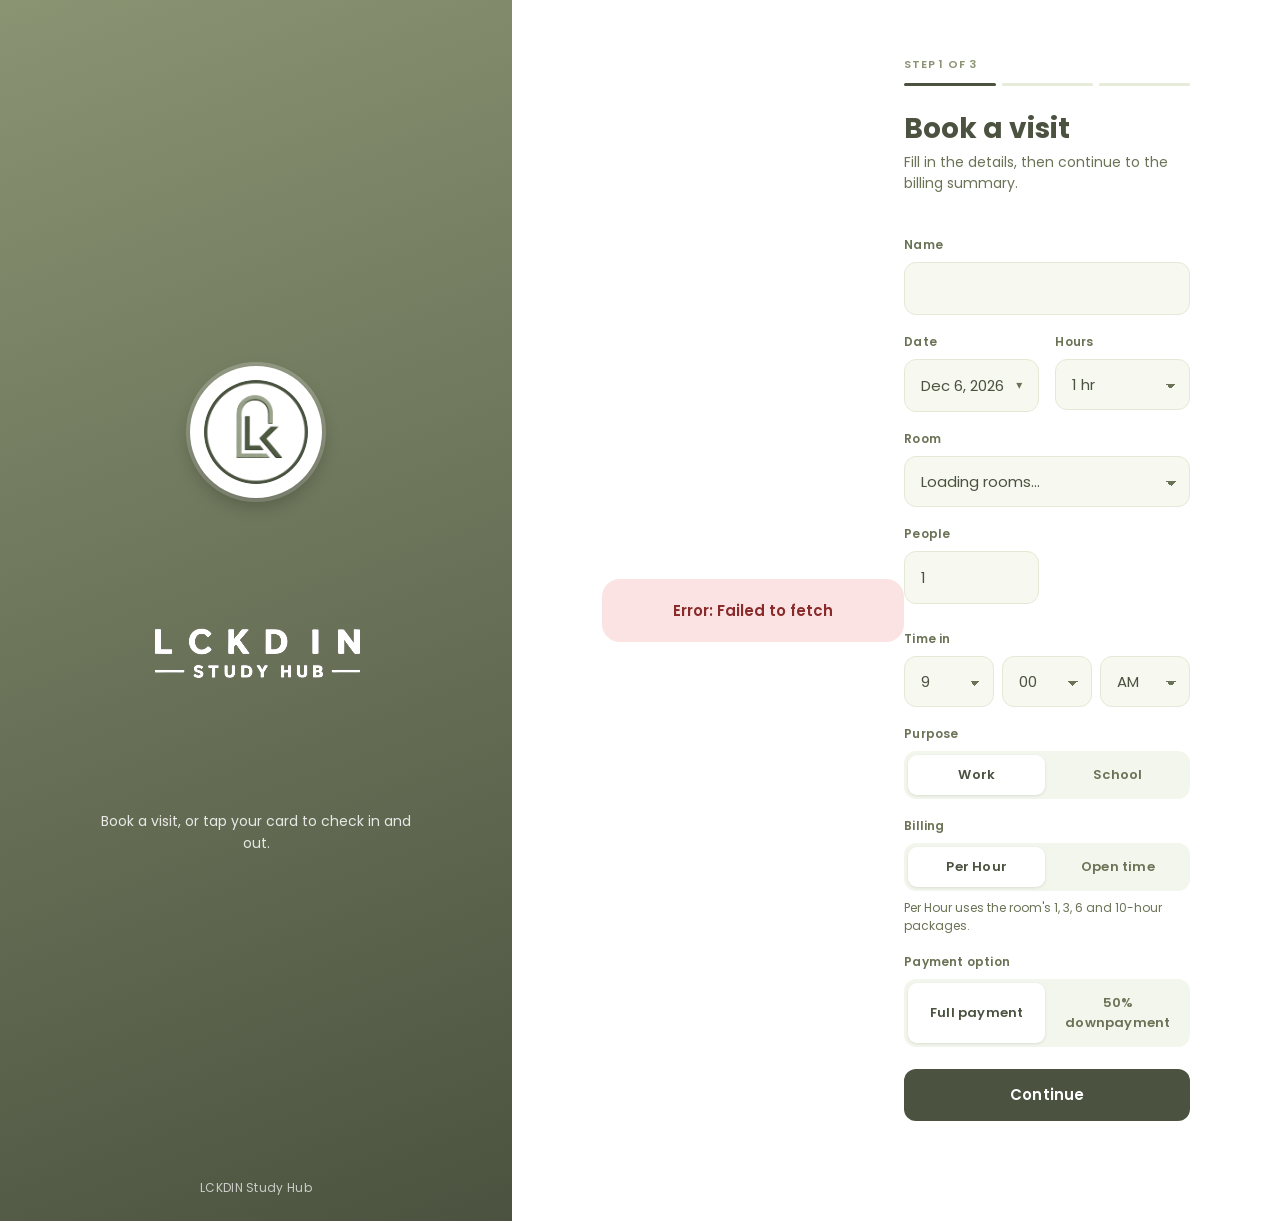
==== HTML/index.html @ a7680a87 "Add table, open-time billing and guest names to bookings Show the chosen room as a table in the summ" ====
<!DOCTYPE html>
<html lang="en">
<head>
<meta charset="UTF-8">
<meta name="viewport" content="width=device-width, initial-scale=1, viewport-fit=cover">
<title>LCKDIN Bookings</title>
<link rel="preconnect" href="https://fonts.googleapis.com">
<link href="https://fonts.googleapis.com/css2?family=Inter:wght@400;500;600&family=Poppins:wght@400;500;600;700&display=swap" rel="stylesheet">
<link rel="stylesheet" href="style.css">
</head>
<body>

<div class="app">
  <aside class="hero">
    <div class="badge"><img src="logo-mark.png.jpg" alt="LCKDIN logo"></div>
    <img class="wordmark" src="logo-wordmark.png.jpg" alt="LCKDIN Study Hub">
    <p class="hero-tag">Book a visit, or tap your card to check in and out.</p>
    <div class="hero-foot">LCKDIN Study Hub</div>
  </aside>

  <main class="body">
    <div id="loading" class="loader"><span class="spin"></span>Loading…</div>
    <div id="error" class="status err" hidden></div>

    <!-- Booking flow -->
    <div id="booking" hidden>
      <div class="crumb" id="stepLabel">Step 1 of 3</div>
      <div class="stepbar" aria-hidden="true"><i id="sb1" class="on"></i><i id="sb2"></i><i id="sb3"></i></div>

      <div id="step1">
        <div class="title">Book a visit</div>
        <p class="subtitle">Fill in the details, then continue to the billing summary.</p>
        <div class="fields">
          <div class="f full">
            <label for="bookName">Name</label>
            <input id="bookName" autocomplete="name">
          </div>
          <div class="f">
            <label for="bookDate">Date</label>
            <div class="datebox">
              <div class="datetxt" id="dateTxt">Pick a date</div>
              <input type="date" id="bookDate" aria-label="Date">
            </div>
          </div>
          <div class="f" id="hoursField">
            <label for="bookHours">Hours</label>
            <select id="bookHours"></select>
          </div>
          <div class="f full">
            <label for="bookCategory">Room</label>
            <select id="bookCategory"></select>
          </div>
          <div class="f">
            <label for="bookPeople">People</label>
            <input type="number" id="bookPeople" min="1" value="1" inputmode="numeric">
            <p class="hint-left" id="peopleHint"></p>
          </div>
          <div class="f full" id="guestsField" hidden>
            <label for="bookGuests">Guest names</label>
            <textarea id="bookGuests" rows="3" placeholder="One name per line"></textarea>
            <p class="hint-left" id="guestsHint">Each name is saved as "Room : name" in one cell.</p>
          </div>
          <div class="f full">
            <label>Time in</label>
            <div class="row3">
              <select id="bookHour" aria-label="Hour"></select>
              <select id="bookMin" aria-label="Minute"></select>
              <select id="bookAmpm" aria-label="AM or PM">
                <option>AM</option>
                <option>PM</option>
              </select>
            </div>
          </div>
          <div class="f full">
            <label>Purpose</label>
            <div class="seg full">
              <button type="button" data-purpose="Work" aria-pressed="true">Work</button>
              <button type="button" data-purpose="School" aria-pressed="false">School</button>
            </div>
            <div id="schoolWrap" hidden>
              <label for="bookSchool">School name</label>
              <input id="bookSchool">
            </div>
          </div>
          <div class="f full">
            <label>Billing</label>
            <div class="seg full" id="modeSeg">
              <button type="button" data-mode="Hour" aria-pressed="true">Per Hour</button>
              <button type="button" data-mode="Open" aria-pressed="false">Open time</button>
            </div>
            <p class="hint-left" id="modeHint">Per Hour uses the room's 1, 3, 6 and 10-hour packages.</p>
          </div>
          <div class="f full" id="planField">
            <label>Payment option</label>
            <div class="seg full">
              <button type="button" data-plan="Full" aria-pressed="true">Full payment</button>
              <button type="button" data-plan="Down" aria-pressed="false">50% downpayment</button>
            </div>
          </div>
        </div>
        <button type="button" id="next1" class="dark">Continue</button>
        <p id="msg1" class="msg err" role="alert"></p>
      </div>

      <div id="step2" hidden>
        <div class="title">Billing summary</div>
        <p class="subtitle">Check the details before continuing.</p>
        <table id="summary"></table>
        <button type="button" id="next2" class="dark">Continue</button>
        <button type="button" id="back2" class="ghost">Back</button>
      </div>

      <div id="step3" hidden>
        <div class="title">Payment</div>
        <p class="subtitle" id="paySub">Scan the code to pay, then show the confirmation to staff.</p>
        <div class="status">
          <div id="dueLabel">Amount due</div>
          <div class="value-big" id="dueAmt"></div>
        </div>
        <p class="hint" id="balNote" hidden></p>
        <div id="qrBox">
          <img class="qr" src="gcash-qr.png.jpg" alt="GCash QR code">
        </div>
        <div class="status reminder" id="payNote">
          Reminder: please pay the amount due before you leave. Staff will mark the booking as paid.
        </div>
        <button type="button" id="saveBtn" class="dark">Save booking</button>
        <button type="button" id="back3" class="ghost">Back</button>
        <p id="bookMsg" class="msg" role="alert"></p>
      </div>
    </div>

    <!-- NFC tap in / out (?t=TOKEN) -->
    <div id="tap" hidden>
      <div id="tapBody"></div>
    </div>
  </main>
</div>

<!-- Staff PIN -->
<div id="pin" class="signin" hidden>
  <div class="si-left">
    <a class="si-back" href="./">&lsaquo; Back to booking</a>
    <div class="si-form">
      <h1 class="title">Admin sign in</h1>
      <p class="subtitle">Enter the admin PIN to open the dashboard.</p>
      <label for="pinInput">Admin PIN</label>
      <input type="password" id="pinInput" inputmode="numeric" autocomplete="off">
      <button type="button" id="pinBtn" class="dark">Open dashboard</button>
      <p id="pinMsg" class="msg err" role="alert"></p>
    </div>
    <div class="si-foot">&copy; LCKDIN Study Hub. Staff access only.</div>
  </div>
  <div class="si-right">
    <div class="badge"><img src="logo-mark.png.jpg" alt="LCKDIN logo"></div>
    <img class="wordmark" src="logo-wordmark.png.jpg" alt="LCKDIN Study Hub">
    <p class="si-pill">Visits, sales, staff and passes in one place.</p>
  </div>
</div>

<!-- Admin dashboard -->
<div id="dash" class="shell" hidden>
  <aside class="side">
    <img class="side-logo" src="logo-wordmark.png.jpg" alt="LCKDIN Study Hub">
    <hr>
    <nav aria-label="Dashboard sections">
      <a href="#/overview" data-view="overview" class="on"><svg class="ic" viewBox="0 0 24 24" aria-hidden="true"><rect width="7" height="9" x="3" y="3" rx="1"/><rect width="7" height="5" x="14" y="3" rx="1"/><rect width="7" height="9" x="14" y="12" rx="1"/><rect width="7" height="5" x="3" y="16" rx="1"/></svg>Dashboard</a>
      <a href="#/who" data-view="who"><svg class="ic" viewBox="0 0 24 24" aria-hidden="true"><path d="M3 12h4l3-9 4 18 3-9h4"/></svg>Who's in</a>
      <a href="#/days" data-view="days"><svg class="ic" viewBox="0 0 24 24" aria-hidden="true"><rect width="18" height="18" x="3" y="4" rx="2"/><path d="M16 2v4M8 2v4M3 10h18"/></svg>Past days</a>
      <a href="#/sales" data-view="sales"><svg class="ic" viewBox="0 0 24 24" aria-hidden="true"><path d="M22 7 13.5 15.5 8.5 10.5 2 17"/><path d="M16 7h6v6"/></svg>Sales trends</a>
      <a href="#/staff" data-view="staff"><svg class="ic" viewBox="0 0 24 24" aria-hidden="true"><path d="M16 21v-2a4 4 0 0 0-4-4H6a4 4 0 0 0-4 4v2"/><circle cx="9" cy="7" r="4"/><path d="m16 11 2 2 4-4"/></svg>Staff</a>
      <a href="#/passes" data-view="passes"><svg class="ic" viewBox="0 0 24 24" aria-hidden="true"><path d="M2 9a3 3 0 0 1 0 6v2a2 2 0 0 0 2 2h16a2 2 0 0 0 2-2v-2a3 3 0 0 1 0-6V7a2 2 0 0 0-2-2H4a2 2 0 0 0-2 2Z"/><path d="M13 5v2M13 17v2M13 11v2"/></svg>Pass sales</a>
      <a href="#/cards" data-view="cards"><svg class="ic" viewBox="0 0 24 24" aria-hidden="true"><rect width="20" height="14" x="2" y="5" rx="2"/><path d="M2 10h20"/></svg>NFC cards</a>
      <a href="#" id="signOut"><svg class="ic" viewBox="0 0 24 24" aria-hidden="true"><path d="M9 21H5a2 2 0 0 1-2-2V5a2 2 0 0 1 2-2h4"/><path d="m16 17 5-5-5-5"/><path d="M21 12H9"/></svg>Sign out</a>
    </nav>
  </aside>

  <main class="main">
    <header class="topbar" id="top">
      <div>
        <div class="crumb" id="viewCrumb">Dashboard</div>
        <h1 class="title" id="viewTitle">Main dashboard</h1>
        <p class="vdesc" id="viewDesc"></p>
        <div class="updated" id="updated" aria-live="polite"></div>
      </div>
      <div class="top-tools">
        <span class="duty-chip" id="dutyChip" aria-live="polite"><i class="dot"></i>Loading…</span>
        <div class="seg" id="periodSeg" role="group" aria-label="Period">
          <button type="button" data-period="daily" aria-pressed="true">Day</button>
          <button type="button" data-period="weekly" aria-pressed="false">Week</button>
          <button type="button" data-period="monthly" aria-pressed="false">Month</button>
        </div>
        <div class="refresh">
          <button type="button" class="ghost small" id="refreshBtn">Refresh</button>
        </div>
      </div>
    </header>

    <div id="dashErr" class="status err" hidden role="alert"></div>

    <div class="dash-grid">
      <div class="dash-main">
        <section class="stats" id="viewStats" data-views="who days staff passes" aria-label="Summary"></section>

        <section class="kpis" id="kpis" data-views="overview sales" aria-label="Headline numbers"></section>
        <p class="kpi-note" id="kpiNote" data-views="overview sales"></p>

        <section class="panel attn" id="attnSec" data-views="overview" aria-labelledby="attnTitle">
          <div class="prow">
            <h2 class="ptitle" id="attnTitle">Needs attention</h2>
            <span class="count" id="attnCount"></span>
          </div>
          <ul class="alist" id="attnList"></ul>
        </section>

        <section class="panel" id="whoSec" data-views="who" aria-labelledby="whoTitle">
          <h2 class="ptitle" id="whoTitle">Checked in now</h2>
          <p class="pdesc">Guests who tapped in and have not checked out yet. Bill so far uses the same pricing as check-out.</p>
          <div class="tsearch">
            <label class="sr-only" for="whoSearch">Search room or guest</label>
            <input type="search" id="whoSearch" placeholder="Search room or guest">
          </div>
          <table class="dtable">
            <caption class="sr-only">Open visits with time in, time inside and bill so far</caption>
            <thead>
              <tr>
                <th scope="col">Room</th>
                <th scope="col">Guest</th>
                <th scope="col">Time in</th>
                <th scope="col" class="num">Inside for</th>
                <th scope="col" class="num">Bill so far</th>
              </tr>
            </thead>
            <tbody id="whoBody"></tbody>
          </table>
        </section>

        <section class="panel" id="dutySec" data-views="who" aria-labelledby="dutyTitle">
          <h2 class="ptitle" id="dutyTitle">On duty now</h2>
          <p class="pdesc">Staff clocked in on the staff page. Walk-ins are assigned to whoever is on duty.</p>
          <ul class="clist" id="dutyList"></ul>
        </section>

        <section class="panel" id="recent" data-views="overview days" aria-labelledby="recentTitle">
          <div class="prow">
            <div>
              <h2 class="ptitle" id="recentTitle">Past days</h2>
              <div class="pdesc" id="recentWord"></div>
            </div>
            <div class="seg" role="group" aria-label="Number of days">
              <button type="button" data-range="3" aria-pressed="false">3 days</button>
              <button type="button" data-range="7" aria-pressed="true">7 days</button>
              <button type="button" data-range="14" aria-pressed="false">14 days</button>
              <button type="button" data-range="30" aria-pressed="false" class="days-only">30 days</button>
            </div>
          </div>
          <div class="days" id="recentGrid"></div>
          <p class="recent-sum" id="recentSum"></p>
        </section>

        <section class="panel" id="daysTableSec" data-views="days" aria-labelledby="daysTableTitle">
          <h2 class="ptitle" id="daysTableTitle">Day by day</h2>
          <p class="pdesc" id="daysTableWord">Newest first. Change is visitors compared with the day before.</p>
          <table class="dtable">
            <caption class="sr-only">Visitors, sales and average sale per visit for each day</caption>
            <thead>
              <tr>
                <th scope="col"><button type="button" class="sortb" data-table="days" data-sort="label">Day</button></th>
                <th scope="col" class="num"><button type="button" class="sortb" data-table="days" data-sort="visitors">Visitors</button></th>
                <th scope="col" class="num">Change</th>
                <th scope="col" class="num"><button type="button" class="sortb" data-table="days" data-sort="sales">Sales</button></th>
                <th scope="col" class="num"><button type="button" class="sortb" data-table="days" data-sort="avg">Avg per visit</button></th>
              </tr>
            </thead>
            <tbody id="daysBody"></tbody>
          </table>
        </section>

        <section class="panel" id="chart" data-views="overview sales" aria-labelledby="trendTitle">
          <div class="prow">
            <div>
              <h2 class="ptitle" id="trendTitle">Visitors vs sales</h2>
              <div class="pdesc" id="chartWord"></div>
            </div>
            <div class="legend">
              <span><i class="sw"></i>Visitors</span>
              <span><i class="ln"></i>Sales (₱)</span>
              <span><i class="td"></i>Today</span>
            </div>
          </div>
          <div class="chart-wrap" id="chartBox"></div>
          <p class="peak-note" id="peakNote"></p>
          <details class="hideable" id="periodDetails">
            <summary>Period table</summary>
            <table class="dtable">
              <caption class="sr-only">Visitors, sales and average sale per visit for each period</caption>
              <thead>
                <tr>
                  <th scope="col">Period</th>
                  <th scope="col" class="num">Visitors</th>
                  <th scope="col" class="num">Sales</th>
                  <th scope="col" class="num">Avg per visit</th>
                </tr>
              </thead>
              <tbody id="seriesBody"></tbody>
            </table>
          </details>
        </section>

        <section class="panel" id="staffSec" data-views="staff" aria-labelledby="staffTitle">
          <h2 class="ptitle" id="staffTitle">Staff performance</h2>
          <p class="pdesc" id="staffWord"></p>
          <table class="dtable">
            <caption class="sr-only">Clients and payments accepted by each staff member</caption>
            <thead>
              <tr>
                <th scope="col"><button type="button" class="sortb" data-table="staff" data-sort="name">Staff</button></th>
                <th scope="col" class="num"><button type="button" class="sortb" data-table="staff" data-sort="clients">Clients</button></th>
                <th scope="col" class="num"><button type="button" class="sortb" data-table="staff" data-sort="collected">Collected</button></th>
                <th scope="col" class="num"><button type="button" class="sortb" data-table="staff" data-sort="gcash">GCash</button></th>
                <th scope="col" class="num"><button type="button" class="sortb" data-table="staff" data-sort="cash">Cash</button></th>
              </tr>
            </thead>
            <tbody id="staffBody"></tbody>
          </table>
          <p class="pdesc foot">Select a staff member to see their clients. Select a column heading to sort. Staff are assigned in the Personnel column of each day tab.</p>
        </section>

        <div class="grid2">
          <section class="panel" data-views="staff" aria-labelledby="clientTitle">
            <h2 class="ptitle" id="clientTitle">Clients</h2>
            <p class="pdesc" id="clientWord"></p>
            <ul class="clist" id="clientList"></ul>
          </section>
          <section class="panel" data-views="sales staff" aria-labelledby="payTitle">
            <h2 class="ptitle" id="payTitle">Payment methods</h2>
            <p class="pdesc" id="payWord"></p>
            <div class="pm-wrap">
              <div class="donut" id="payDonut"></div>
              <div class="pm-side">
                <div class="pm-total" id="payTotal"></div>
                <div id="payMethods"></div>
              </div>
            </div>
          </section>
        </div>

        <section id="passes" class="panel" data-views="passes" aria-labelledby="passTitle">
          <h2 class="ptitle" id="passTitle">Pass sales</h2>
          <div class="pdesc" id="passPeriod"></div>
          <table class="dtable">
            <caption class="sr-only">Pass sales by type for the selected period</caption>
            <thead>
              <tr>
                <th scope="col">Pass</th>
                <th scope="col" class="num">Sold</th>
                <th scope="col" class="num">Revenue</th>
                <th scope="col" class="num">Active now</th>
              </tr>
            </thead>
            <tbody id="passBody"></tbody>
          </table>
          <details class="hideable" id="passRecentDetails">
            <summary>Recent passes</summary>
            <div class="tsearch">
              <label class="sr-only" for="passSearch">Search pass holder</label>
              <input type="search" id="passSearch" placeholder="Search name or pass">
            </div>
            <table class="dtable">
              <caption class="sr-only">Most recent passes sold</caption>
              <thead>
                <tr>
                  <th scope="col">Sold</th>
                  <th scope="col">Name</th>
                  <th scope="col">Pass</th>
                  <th scope="col" class="num">Price</th>
                  <th scope="col">Expires</th>
                </tr>
              </thead>
              <tbody id="passRecent"></tbody>
            </table>
          </details>
          <p class="hint-left">Pass purchases are kept separate from the sales totals above.</p>
        </section>

        <section class="grid2" data-views="sales" aria-labelledby="avgTitle">
          <h2 class="sr-only" id="avgTitle">Averages</h2>
          <div class="panel">
            <h3 class="ptitle">Average sales</h3>
            <div class="avg3" id="avgSales"></div>
          </div>
          <div class="panel">
            <h3 class="ptitle">Average visitors</h3>
            <div class="avg3" id="avgVisitors"></div>
          </div>
          <p class="hint-left" style="grid-column: 1 / -1;">Averages count only the days, weeks or months that had at least one closed visit.</p>
        </section>

        <section id="cards" class="panel" data-views="cards" aria-labelledby="cardTitle">
          <h2 class="ptitle" id="cardTitle">Make NFC card</h2>
          <p class="pdesc">New table? Make a card so guests can tap in and out. Name it after its table, for example Focus table 1.</p>
          <div class="cardform">
            <div>
              <label for="cardName">Card name</label>
              <input id="cardName">
            </div>
            <div>
              <label for="cardCategory">Category</label>
              <select id="cardCategory"></select>
            </div>
            <button type="button" id="mkToken" class="dark">Create card</button>
          </div>
          <p class="fmsg err" id="cardMsg" role="alert" hidden></p>
          <div class="cardres" id="cardResult" role="status" hidden>
            <div>
              <div class="cr-title">Card created</div>
              <div class="cr-url" id="cardUrl"></div>
              <div class="cr-tok">Token: <b id="cardToken"></b></div>
            </div>
            <button type="button" class="ghost small" id="copyCard">Copy link</button>
          </div>
          <p class="hint-left">Write the link onto the NFC tag with NFC Tools (Write &gt; Add a record &gt; URL).</p>
        </section>

        <section class="panel" id="cardListSec" data-views="cards" aria-labelledby="cardListTitle">
          <div class="prow">
            <h2 class="ptitle" id="cardListTitle">Your cards</h2>
            <span class="count" id="cardCount"></span>
          </div>
          <div class="tsearch">
            <label class="sr-only" for="cardSearch">Search cards</label>
            <input type="search" id="cardSearch" placeholder="Search card or category">
          </div>
          <table class="dtable">
            <caption class="sr-only">NFC cards already made</caption>
            <thead>
              <tr>
                <th scope="col">Card</th>
                <th scope="col">Category</th>
                <th scope="col" class="num">Tap link</th>
              </tr>
            </thead>
            <tbody id="cardListBody"></tbody>
          </table>
        </section>

        <section class="panel" data-views="cards" aria-labelledby="cardHowTitle">
          <h2 class="ptitle" id="cardHowTitle">Setting up a new table</h2>
          <ol class="steps">
            <li><b>Name the card</b><span>Use the room and table, like Focus table 1. Walk-ins show as "Focus table 1 : guest name".</span></li>
            <li><b>Pick the category</b><span>The room's rate card is used for billing. A pass category makes a pass card.</span></li>
            <li><b>Create and copy the link</b><span>Each card gets its own token and tap link.</span></li>
            <li><b>Write it to the tag</b><span>In NFC Tools: Write, Add a record, URL, paste the link, then tap the tag.</span></li>
            <li><b>Test it</b><span>Tap the tag with a phone. It should open the check-in screen for that table.</span></li>
          </ol>
        </section>
      </div>

      <aside class="rail" id="liveRail" data-views="overview" aria-labelledby="liveTitle">
        <section class="panel">
          <div class="prow">
            <h2 class="ptitle" id="liveTitle">Who's in right now</h2>
            <span class="count" id="liveCount"></span>
          </div>
          <p class="pdesc" id="liveWord"></p>
          <ul class="live" id="liveList"></ul>
        </section>
        <section class="panel" id="activitySec" aria-labelledby="actTitle">
          <h2 class="ptitle" id="actTitle">Recent activity</h2>
          <p class="pdesc">Latest check-ins and check-outs.</p>
          <ul class="act" id="actList"></ul>
        </section>
      </aside>
    </div>
  </main>
</div>

<footer>LCKDIN Study Hub</footer>

<script src="app.js"></script>
</body>
</html>
---- HTML/style.css ----
:root {
  --olive: #4B5340;
  --olive-2: #6B7356;
  --olive-3: #8A9372;
  --mint: #EEF5E4;
  --yellow: #FFDD57;
  --yellow-2: #F5C92E;
  --orange: #FF6B35;
  --orange-2: #FF8A5B;
  --bar: #C9D2B2;
  --line: #D5DCC5;
  --band: #F6FBEF;
  --field: #F3F7EC;
  --green-bg: #CDEFC2;
  --green-fg: #2F5D1E;
  --red-bg: #FBE3E3;
  --red-fg: #8A2B2B;
  --card-shadow: 0 8px 24px rgba(75, 83, 64, 0.07);
}
* { box-sizing: border-box; }
html { scroll-behavior: smooth; -webkit-text-size-adjust: 100%; }
body {
  margin: 0;
  min-height: 100vh;
  font-family: 'Poppins', system-ui, sans-serif;
  color: var(--olive);
  background: linear-gradient(160deg, #F7FBF1 0%, var(--mint) 100%);
}
body.admin .app, body.admin footer { display: none; }
[hidden] { display: none !important; }

/* ---------- Shared pieces ---------- */
.badge {
  flex-shrink: 0;
  width: 64px;
  height: 64px;
  border-radius: 50%;
  background: #fff;
  display: flex;
  align-items: center;
  justify-content: center;
  overflow: hidden;
  box-shadow: 0 8px 18px rgba(0, 0, 0, 0.22), 0 0 0 4px rgba(255, 255, 255, 0.22);
}
.badge img { width: 52px; height: 52px; object-fit: contain; border-radius: 50%; mix-blend-mode: normal; }
.wordmark { width: 150px; max-width: 100%; height: auto; filter: invert(1) brightness(1.8); mix-blend-mode: screen; }
.title { font-size: 18px; font-weight: 700; margin: 0 0 4px; }
.subtitle { font-size: 13px; color: var(--olive-2); margin: 0 0 14px; line-height: 1.5; }
.crumb { font-size: 12px; color: var(--olive-3); }
.msg { margin-top: 12px; text-align: center; font-weight: 600; font-size: 14px; min-height: 18px; }
.msg.ok { color: #3f6212; }
.msg.err { color: var(--red-fg); }
.status {
  text-align: center;
  padding: 20px 16px;
  margin-top: 14px;
  border-radius: 18px;
  font-size: 15px;
  font-weight: 600;
  background: var(--band);
}
.status.err { background: var(--red-bg); color: var(--red-fg); }
.loading { text-align: center; color: var(--olive-2); padding: 24px 0; font-size: 14px; }
.hint { font-size: 12px; color: var(--olive-2); margin-top: 10px; line-height: 1.5; text-align: center; }
.sr-only {
  position: absolute; width: 1px; height: 1px; overflow: hidden;
  clip: rect(0 0 0 0); white-space: nowrap;
}

/* Generic controls (staff dashboard and card maker) */
label { display: block; margin-top: 12px; font-weight: 600; font-size: 13px; color: var(--olive-2); }
input, select, textarea {
  width: 100%;
  margin-top: 6px;
  padding: 13px 16px;
  font-size: 15px;
  font-family: inherit;
  color: var(--olive);
  background: var(--field);
  border: 1px solid transparent;
  border-radius: 16px;
  box-shadow: inset 3px 3px 7px rgba(75, 83, 64, 0.08), inset -3px -3px 7px #fff;
  outline: none;
  transition: box-shadow 0.2s, border-color 0.2s;
}
textarea { resize: vertical; min-height: 92px; line-height: 1.5; }
input:focus, select:focus, textarea:focus {
  border-color: var(--yellow-2);
  box-shadow: inset 3px 3px 7px rgba(75, 83, 64, 0.1), 0 0 0 3px rgba(255, 221, 87, 0.35);
}
button {
  width: 100%;
  margin-top: 20px;
  padding: 15px;
  font-size: 15px;
  font-weight: 700;
  font-family: inherit;
  letter-spacing: 0.5px;
  color: var(--olive);
  background: linear-gradient(180deg, #FFE377 0%, var(--yellow) 100%);
  border: 0;
  border-radius: 999px;
  cursor: pointer;
  box-shadow: 0 8px 18px rgba(245, 201, 46, 0.35);
  transition: transform 0.1s, box-shadow 0.2s;
}
button:hover { box-shadow: 0 10px 22px rgba(245, 201, 46, 0.45); }
button:active { transform: scale(0.98); }
button:disabled { opacity: 0.55; cursor: default; transform: none; }
button:focus-visible, input:focus-visible, select:focus-visible, textarea:focus-visible, a:focus-visible {
  outline: 3px solid var(--yellow-2);
  outline-offset: 2px;
}
button.dark {
  color: #fff;
  background: linear-gradient(180deg, var(--olive-2) 0%, var(--olive) 100%);
  box-shadow: 0 8px 18px rgba(75, 83, 64, 0.3);
}
button.ghost {
  margin-top: 0;
  color: var(--olive);
  background: #fff;
  box-shadow: inset 2px 2px 6px rgba(75, 83, 64, 0.08), 0 4px 10px rgba(75, 83, 64, 0.1);
}
button.small { width: auto; margin: 0; padding: 9px 16px; font-size: 12px; }
.seg {
  display: inline-flex;
  background: var(--field);
  border-radius: 999px;
  padding: 4px;
  gap: 4px;
  flex-wrap: wrap;
}
.seg button {
  margin: 0; width: auto; padding: 7px 14px; font-size: 12px;
  background: transparent; box-shadow: none; color: var(--olive-2); border-radius: 999px;
}
.seg button[aria-pressed="true"] {
  background: var(--olive); color: #fff; box-shadow: 0 4px 10px rgba(75, 83, 64, 0.28);
}

/* ---------- Public pages: full screen split layout ---------- */
body:not(.admin) footer { display: none; }
body:not(.admin) .app {
  display: grid;
  grid-template-columns: 40% 1fr;
  min-height: 100vh;
  width: 100%;
  margin: 0;
  background: #fff;
}
body:not(.admin) .app .hero {
  position: relative;
  height: auto;
  min-height: 100vh;
  padding: 56px 40px;
  display: flex;
  flex-direction: column;
  align-items: center;
  justify-content: center;
  gap: 26px;
  text-align: center;
  border-radius: 0;
  background: linear-gradient(160deg, #8A9372 0%, #4B5340 100%);
}
body:not(.admin) .app .hero .badge { width: 132px; height: 132px; }
body:not(.admin) .app .hero .badge img { width: 104px; height: 104px; }
body:not(.admin) .app .hero .wordmark { width: 260px; }
.hero-tag { color: rgba(255, 255, 255, 0.85); font-size: 14px; line-height: 1.6; max-width: 320px; margin: 0; }
.hero-foot {
  position: absolute; bottom: 24px; left: 0; right: 0;
  font-size: 12px; color: rgba(255, 255, 255, 0.7); letter-spacing: 0.3px;
}
body:not(.admin) .app .body {
  display: flex;
  align-items: center;
  justify-content: center;
  padding: 56px 7vw;
  min-width: 0;
}
body:not(.admin) .app .body > * { width: 100%; max-width: 460px; margin: 0 auto; }
body:not(.admin) .app .title { font-size: 28px; line-height: 1.2; margin: 0 0 6px; }
body:not(.admin) .app .subtitle { font-size: 14px; margin: 0 0 26px; }
body:not(.admin) .app .crumb {
  font-size: 11px; font-weight: 600; letter-spacing: 0.8px; text-transform: uppercase; margin-bottom: 10px;
}
.stepbar { display: flex; gap: 6px; margin: 0 0 26px; }
.stepbar i { flex: 1; height: 3px; border-radius: 3px; background: #E6EBDA; }
.stepbar i.on { background: var(--olive); }
.fields { display: grid; grid-template-columns: 1fr 1fr; column-gap: 16px; row-gap: 2px; }
.f { min-width: 0; }
.f.full { grid-column: 1 / -1; }
.row3 { display: grid; grid-template-columns: 1fr 1fr 1fr; gap: 8px; }
body:not(.admin) .app label {
  margin-top: 16px; font-size: 12px; font-weight: 600; letter-spacing: 0.2px; color: var(--olive-2);
}
body:not(.admin) .app input,
body:not(.admin) .app select,
body:not(.admin) .app textarea {
  margin-top: 8px;
  padding: 14px 16px;
  font-size: 15px;
  background: #F7F9F1;
  border: 1px solid #E3E9D6;
  border-radius: 12px;
  box-shadow: none;
  -webkit-appearance: none;
  appearance: none;
  transition: border-color 0.2s, background 0.2s;
}
body:not(.admin) .app input:focus,
body:not(.admin) .app select:focus,
body:not(.admin) .app textarea:focus {
  border-color: var(--olive-2);
  background: #fff;
  box-shadow: none;
}
body:not(.admin) .app select {
  background-image: linear-gradient(45deg, transparent 50%, var(--olive-2) 50%), linear-gradient(135deg, var(--olive-2) 50%, transparent 50%);
  background-position: calc(100% - 18px) 55%, calc(100% - 13px) 55%;
  background-size: 5px 5px, 5px 5px;
  background-repeat: no-repeat;
  padding-right: 36px;
}
.row3 select { margin-top: 8px; padding-right: 30px; }
.datebox { position: relative; margin-top: 8px; }
.datetxt {
  display: flex; justify-content: space-between; align-items: center;
  min-height: 50px; padding: 14px 16px;
  font-size: 15px; color: var(--olive);
  background: #F7F9F1; border: 1px solid #E3E9D6; border-radius: 12px;
  pointer-events: none;
}
.datetxt::after { content: '▾'; font-size: 12px; color: var(--olive-2); }
.datebox input {
  position: absolute; inset: 0; width: 100%; height: 100%;
  margin: 0; padding: 0; opacity: 0; cursor: pointer;
  border: 0; border-radius: 12px; box-shadow: none; background: transparent;
}
.hint-left { font-size: 12px; color: var(--olive-2); margin: 8px 0 0; text-align: left; }
body:not(.admin) .app button {
  margin-top: 22px;
  min-height: 52px;
  padding: 14px 18px;
  font-size: 15px;
  font-weight: 600;
  letter-spacing: 0.2px;
  color: #fff;
  background: var(--olive);
  border: 0;
  border-radius: 12px;
  box-shadow: none;
}
body:not(.admin) .app button:hover { background: #3d4331; box-shadow: none; }
body:not(.admin) .app button.ghost {
  margin-top: 10px;
  color: var(--olive);
  background: #fff;
  border: 1px solid #E3E9D6;
  box-shadow: none;
}
body:not(.admin) .app button.ghost:hover { background: #F7F9F1; }
body:not(.admin) .app .seg {
  background: #F3F6EC; border-radius: 12px; padding: 4px; gap: 4px; margin-top: 8px; width: 100%;
}
body:not(.admin) .app .seg button {
  margin: 0; min-height: 40px; padding: 10px 14px; font-size: 13px; font-weight: 600;
  background: transparent; color: var(--olive-2); border-radius: 9px; box-shadow: none;
}
body:not(.admin) .app .seg button[aria-pressed="true"] {
  background: #fff; color: var(--olive); box-shadow: 0 1px 3px rgba(75, 83, 64, 0.15);
}
body:not(.admin) .app .seg.full button { flex: 1; }
.reminder { margin-top: 14px; background: #FBF7E6; color: #5C4B12; font-size: 13px; }
#summary { margin-top: 14px; width: 100%; border-collapse: collapse; font-size: 14px; }
#summary td { padding: 12px 2px; border-bottom: 1px solid #ECEFE3; vertical-align: top; }
#summary td:last-child { text-align: right; font-weight: 600; }
#summary tr.total td { font-weight: 700; color: var(--olive); border-bottom: 0; font-size: 15px; }
.value-big { font-size: 28px; font-weight: 700; margin-top: 4px; color: var(--olive); }
.qr {
  display: block;
  width: 240px;
  max-width: 80%;
  box-sizing: border-box;
  margin: 16px auto 0;
  padding: 14px;
  background: #fff;
  border: 1px solid #E3E9D6;
  border-radius: 14px;
}
#tapBody .title { font-size: 26px; }
@media (max-width: 860px) {
  body:not(.admin) .app { grid-template-columns: 1fr; grid-template-rows: auto 1fr; }
  body:not(.admin) .app .hero {
    min-height: 0;
    flex-direction: row;
    justify-content: flex-start;
    text-align: left;
    gap: 14px;
    padding: 20px;
    border-radius: 0 0 26px 26px;
  }
  body:not(.admin) .app .hero .badge { width: 64px; height: 64px; }
  body:not(.admin) .app .hero .badge img { width: 52px; height: 52px; }
  body:not(.admin) .app .hero .wordmark { width: 150px; }
  .hero-tag, .hero-foot { display: none; }
  body:not(.admin) .app .body { align-items: flex-start; padding: 26px 20px 44px; }
  body:not(.admin) .app .title { font-size: 22px; }
}
@media (max-width: 480px) {
  .fields { grid-template-columns: 1fr; }
  .row3 { grid-template-columns: 1fr 1fr; }
  .row3 > :last-child { grid-column: 1 / -1; }
}

/* ---------- Admin sign in ---------- */
/* Same look as the dashboard: olive panel, stone page, white card, flat controls */
.signin {
  display: grid; grid-template-columns: minmax(280px, 38%) 1fr; min-height: 100vh;
  background: #F6F5F0; color: #23261F; font-family: 'Inter', system-ui, sans-serif;
}
.si-right {
  order: -1; display: flex; flex-direction: column; align-items: center; justify-content: center; gap: 20px;
  padding: 32px; text-align: center; background: #3A4431; color: #D9DECF;
}
.si-right .badge { width: 112px; height: 112px; box-shadow: none; }
.si-right .badge img { width: 86px; height: 86px; }
.si-right .wordmark { width: 200px; filter: invert(1) brightness(1.8); mix-blend-mode: screen; }
.si-pill { margin: 0; font-size: 14px; line-height: 1.6; color: rgba(236, 240, 228, 0.72); max-width: 28ch; }
.si-left { display: flex; flex-direction: column; padding: 24px 32px; }
.si-back { font-size: 13px; font-weight: 500; color: #6E7065; text-decoration: none; padding: 8px 0; align-self: flex-start; }
.si-back:hover { color: #23261F; }
.si-form {
  width: 100%; max-width: 380px; margin: auto; padding: 32px;
  background: #fff; border: 1px solid #E6E4DC; border-radius: 14px;
}
.si-form .title { font-family: 'Poppins', sans-serif; font-size: 24px; font-weight: 600; letter-spacing: -0.01em; color: #23261F; margin: 0 0 4px; }
.si-form .subtitle { font-size: 14px; color: #6E7065; margin: 0 0 20px; }
.si-form label { margin: 0; font-size: 13px; font-weight: 500; color: #6E7065; }
.si-form input {
  margin-top: 6px; padding: 12px 14px; font-size: 16px; letter-spacing: 0.2em; color: #23261F;
  background: #fff; border: 1px solid #D6D3C8; border-radius: 10px; box-shadow: none;
}
.si-form input:focus { border-color: #3A4431; box-shadow: 0 0 0 3px #ECEEE4; outline: none; }
.si-form button, .si-form button:hover {
  margin-top: 16px; padding: 13px; min-height: 48px; font-family: inherit; font-size: 15px; font-weight: 600; letter-spacing: 0;
  background: #3A4431; color: #fff; border-radius: 10px; box-shadow: none;
}
.si-form button:hover { background: #2F3828; }
.si-form button:focus-visible, .si-back:focus-visible { outline: 2px solid #3A4431; outline-offset: 2px; }
.si-form .msg { margin: 12px 0 0; text-align: left; font-size: 13px; font-weight: 500; color: #B4441C; min-height: 18px; }
.si-foot { font-size: 12px; color: #6E7065; }

/* ---------- Dashboard shell (sidebar + main) ---------- */
/* One olive accent on neutral surfaces. Orange marks "today" only. */
/* Theme: Olive sidebar. Deep olive sidebar, warm stone page, white cards,
   one terracotta accent for "today". */
body.admin {
  --olive: #3A4431;
  --olive-2: #5E6A4E;
  --olive-3: #7A8466;
  --orange: #C2603A;
  --bar: #C9CFB8;
  --side-bg: #3A4431;
  --side-text: #D9DECF;
  --side-muted: rgba(236, 240, 228, 0.62);
  --side-hover: rgba(255, 255, 255, 0.08);
  --side-on: rgba(255, 255, 255, 0.14);
  --side-line: rgba(255, 255, 255, 0.12);
  --bg: #F6F5F0;
  --surface: #FFFFFF;
  --border: #E6E4DC;
  --border-2: #D6D3C8;
  --text: #23261F;
  --muted: #6E7065;
  --olive-soft: #ECEEE4;
  --up: #2F7D4F; --up-soft: #E5F2EA;
  --down: #B4441C; --down-soft: #FBEAE3;
  --r: 14px;
  background: var(--bg);
  color: var(--text);
}
.shell {
  display: grid; grid-template-columns: 232px 1fr; min-height: 100vh;
  font-family: 'Inter', system-ui, sans-serif;
  font-variant-numeric: tabular-nums;
}
.shell h1, .shell h2, .shell h3 { margin: 0; }
.ic {
  width: 18px; height: 18px; flex-shrink: 0;
  fill: none; stroke: currentColor; stroke-width: 2; stroke-linecap: round; stroke-linejoin: round;
}

.side {
  position: sticky; top: 0; height: 100vh;
  display: flex; flex-direction: column;
  padding: 24px 14px; background: var(--side-bg); color: var(--side-text);
}
/* The wordmark file is dark on white: invert it to light on the olive sidebar */
.side-logo { display: block; width: 132px; max-width: 100%; margin: 4px auto 18px; filter: invert(1) brightness(1.8); mix-blend-mode: screen; }
.side hr { border: 0; border-top: 1px solid var(--side-line); margin: 0 0 12px; width: 100%; }
.side nav { display: flex; flex-direction: column; gap: 2px; }
.side nav a {
  display: flex; align-items: center; gap: 12px;
  padding: 10px 12px; border-radius: 10px;
  font-size: 14px; font-weight: 500; color: var(--side-muted); text-decoration: none;
}
.side nav a:hover { background: var(--side-hover); color: #fff; }
.side nav a.on { background: var(--side-on); color: #fff; font-weight: 600; box-shadow: inset 3px 0 0 var(--orange); }
.side nav a#signOut { margin-top: 12px; }
.side nav a:focus-visible { outline-color: #fff; }

.main { padding: 24px 28px 40px; min-width: 0; }
.topbar { display: flex; justify-content: space-between; align-items: flex-end; gap: 16px; flex-wrap: wrap; margin-bottom: 20px; }
.shell .crumb { font-size: 12px; color: var(--muted); margin-bottom: 2px; }
.shell .topbar .title { font-family: 'Poppins', sans-serif; font-size: 26px; font-weight: 600; letter-spacing: -0.01em; color: var(--text); }
.top-tools { display: flex; align-items: center; gap: 12px; flex-wrap: wrap; }
.refresh { display: flex; align-items: center; gap: 10px; }
.updated { font-size: 12px; color: var(--muted); }
.duty-chip {
  display: inline-flex; align-items: center; gap: 8px;
  padding: 7px 12px; border-radius: 999px;
  background: var(--surface); border: 1px solid var(--border);
  font-size: 13px; font-weight: 500; color: var(--text); white-space: nowrap;
}
.duty-chip .dot { width: 8px; height: 8px; margin: 0; border-radius: 50%; background: var(--up); }
.duty-chip.off .dot { background: var(--border-2); }
.duty-chip small { color: var(--muted); font-size: 12px; font-weight: 400; }

/* Controls inside the dashboard: flat, no glow */
.shell button { font-family: inherit; letter-spacing: 0; box-shadow: none; }
.shell button:hover { box-shadow: none; }
.shell button:focus-visible, .shell input:focus-visible, .shell select:focus-visible, .shell a:focus-visible {
  outline: 2px solid var(--olive); outline-offset: 2px;
}
.shell button.dark { background: var(--olive); color: #fff; border-radius: 10px; font-weight: 600; }
.shell button.dark:hover { background: #3d4331; }
.shell button.ghost.small {
  background: var(--surface); color: var(--text); border: 1px solid var(--border);
  border-radius: 10px; padding: 8px 14px; font-size: 13px; font-weight: 500;
}
.shell button.ghost.small:hover { background: var(--olive-soft); }
.shell .seg { background: var(--surface); border: 1px solid var(--border); border-radius: 10px; padding: 3px; gap: 2px; }
.shell .seg button { border-radius: 7px; padding: 6px 12px; font-size: 13px; font-weight: 500; color: var(--muted); }
.shell .seg button:hover { color: var(--text); }
.shell .seg button[aria-pressed="true"] { background: var(--olive); color: #fff; box-shadow: none; }
.shell label { font-size: 13px; font-weight: 500; color: var(--muted); }
.shell input, .shell select {
  background: var(--surface); border: 1px solid var(--border); border-radius: 10px;
  box-shadow: none; padding: 11px 14px; font-size: 14px; color: var(--text);
}
.shell input:focus, .shell select:focus { border-color: var(--olive); box-shadow: 0 0 0 3px var(--olive-soft); }

/* Two zones: business on the left, live rail on the right */
.dash-grid { display: grid; grid-template-columns: minmax(0, 1fr) 320px; gap: 20px; align-items: start; }
.dash-main { display: flex; flex-direction: column; gap: 20px; min-width: 0; }
.rail { position: sticky; top: 24px; display: flex; flex-direction: column; gap: 20px; }
section[id], header[id], aside[id] { scroll-margin-top: 16px; }

.panel { background: var(--surface); border: 1px solid var(--border); border-radius: var(--r); padding: 20px; min-width: 0; }
.ptitle { font-family: 'Poppins', sans-serif; font-size: 18px; font-weight: 600; color: var(--text); margin: 0 0 2px; }
.pdesc { font-size: 12px; color: var(--muted); margin: 0 0 12px; line-height: 1.5; }
.pdesc.foot { margin: 12px 0 0; }
.prow { display: flex; justify-content: space-between; align-items: flex-start; gap: 12px; flex-wrap: wrap; margin-bottom: 8px; }
.grid2 { display: grid; grid-template-columns: repeat(auto-fit, minmax(300px, 1fr)); gap: 20px; }

/* ---------- Pages ---------- */
.vdesc { font-size: 13px; color: var(--muted); margin: 4px 0 0; max-width: 60ch; line-height: 1.5; }
.dash-grid.solo { grid-template-columns: minmax(0, 1fr); }

/* Needs attention */
.alist { list-style: none; margin: 0; padding: 0; }
.alist li { display: grid; grid-template-columns: 10px 1fr auto; gap: 12px; align-items: start; padding: 12px 0; border-top: 1px solid var(--border); font-size: 14px; }
.alist li:first-child { border-top: 0; padding-top: 4px; }
.alist li.none { grid-template-columns: 1fr; }
.alist b { display: block; font-weight: 600; color: var(--text); }
.alist small { display: block; font-size: 12px; color: var(--muted); margin-top: 2px; line-height: 1.5; }
.alist a { font-size: 13px; font-weight: 500; color: var(--olive); padding: 4px 0; white-space: nowrap; }
.adot { width: 8px; height: 8px; border-radius: 50%; margin-top: 6px; background: var(--olive-3); }
.alist li.warn .adot, .alist li.due .adot { background: var(--down); }
.alist li.info .adot { background: var(--orange); }
.attn .count { background: var(--down-soft); color: var(--down); }

/* Recent activity */
.act { list-style: none; margin: 0; padding: 0; max-height: 34vh; overflow-y: auto; }
.act li { display: grid; grid-template-columns: 34px 1fr auto; gap: 10px; align-items: center; padding: 9px 0; border-top: 1px solid var(--border); font-size: 13px; }
.act li:first-child { border-top: 0; }
.act li.empty { display: block; color: var(--muted); text-align: center; padding: 16px 0; }
.act small { display: block; font-size: 12px; color: var(--muted); }
.act b { font-weight: 600; white-space: nowrap; }
.abadge { font-style: normal; font-size: 11px; font-weight: 600; text-align: center; border-radius: 6px; padding: 3px 0; }
.abadge.in { background: var(--up-soft); color: var(--up); }
.abadge.out { background: var(--olive-soft); color: var(--muted); }

/* Table search and sortable headings */
.tsearch { margin: 0 0 8px; max-width: 280px; }
.shell .tsearch input { margin-top: 0; padding: 9px 12px; font-size: 13px; }
.shell .sortb {
  width: auto; margin: 0; padding: 4px 0; background: none; border: 0; border-radius: 4px;
  font: inherit; font-size: 12px; font-weight: 500; color: var(--muted); cursor: pointer;
}
.shell .sortb:hover, .shell .sortb.on { color: var(--text); background: none; }
.sortb::after { content: '↕'; margin-left: 4px; opacity: 0.35; }
.sortb[data-dir="up"]::after { content: '↑'; opacity: 1; }
.sortb[data-dir="down"]::after { content: '↓'; opacity: 1; }

/* Card maker result and messages */
.fmsg { font-size: 13px; margin: 10px 0 0; }
.fmsg.err { color: var(--down); }
.cardres { display: flex; justify-content: space-between; align-items: center; gap: 16px; flex-wrap: wrap; margin-top: 14px; padding: 14px 16px; border-radius: 10px; background: var(--up-soft); }
.cr-title { font-size: 14px; font-weight: 600; color: var(--up); }
.cr-url { font-size: 13px; color: var(--text); overflow-wrap: anywhere; margin-top: 2px; }
.cr-tok { font-size: 12px; color: var(--muted); margin-top: 2px; }
.shell button.ghost.small { width: auto; margin: 0; }

/* Summary tiles at the top of each page */
.stats { display: grid; grid-template-columns: repeat(4, minmax(0, 1fr)); gap: 16px; }
.stat { background: var(--surface); border: 1px solid var(--border); border-radius: var(--r); padding: 16px 18px; min-width: 0; }
.slabel { font-size: 12px; font-weight: 500; color: var(--muted); }
.svalue { font-size: 26px; font-weight: 600; color: var(--text); margin: 6px 0 4px; line-height: 1.2; overflow-wrap: anywhere; }
.svalue small { font-size: 13px; font-weight: 500; color: var(--muted); }
.ssub { font-size: 12px; color: var(--muted); line-height: 1.4; }
.stat.warn { border-color: #EBC9B8; background: #FDF6F2; }
.stat.warn .svalue { color: var(--down); }

.today-row td { background: var(--olive-soft); }
.today-tag { font-size: 11px; font-weight: 600; color: var(--orange); margin-left: 4px; }
.clist .dot { display: inline-block; width: 8px; height: 8px; border-radius: 50%; background: var(--up); margin: 0 8px 1px 0; vertical-align: middle; }

/* NFC card setup steps */
.steps { list-style: none; counter-reset: step; margin: 8px 0 0; padding: 0; display: grid; gap: 12px; }
.steps li { counter-increment: step; display: grid; grid-template-columns: 28px 1fr; gap: 2px 12px; font-size: 14px; }
.steps li::before {
  content: counter(step); grid-row: 1 / span 2;
  width: 28px; height: 28px; border-radius: 50%; display: grid; place-items: center;
  background: var(--olive-soft); color: var(--olive); font-weight: 600; font-size: 13px;
}
.steps li b { font-weight: 600; color: var(--text); }
.steps li span { color: var(--muted); font-size: 13px; line-height: 1.5; }
.shell .hint-left { font-size: 12px; color: var(--muted); }

/* KPI cards */
.kpis { display: grid; grid-template-columns: repeat(4, minmax(0, 1fr)); gap: 16px; }
.kcard { background: var(--surface); border: 1px solid var(--border); border-radius: var(--r); padding: 18px 20px; min-width: 0; }
.klabel { display: flex; align-items: center; gap: 8px; font-size: 13px; font-weight: 500; color: var(--muted); }
.klabel .ic { width: 16px; height: 16px; color: var(--olive); }
.kvalue { font-size: 28px; font-weight: 600; color: var(--text); margin: 8px 0 6px; line-height: 1.15; }
.kcard.alert .kvalue { color: var(--down); }
.kcard.alert .klabel .ic { color: var(--down); }
.ksub { font-size: 12px; color: var(--muted); }
.chg { display: inline-block; padding: 2px 8px; border-radius: 999px; font-size: 12px; font-weight: 500; background: var(--olive-soft); color: var(--muted); }
.chg.up { background: var(--up-soft); color: var(--up); }
.chg.down { background: var(--down-soft); color: var(--down); }
.chg-sub { font-size: 12px; color: var(--muted); margin-left: 6px; }

/* Past days: visitors first, sales underneath */
.days { display: grid; grid-template-columns: repeat(auto-fill, minmax(96px, 1fr)); gap: 10px; margin-top: 4px; }
.day {
  position: relative; background: var(--surface); border: 1px solid var(--border); border-radius: 12px;
  padding: 12px 10px; text-align: center; display: flex; flex-direction: column; align-items: center; gap: 2px;
}
.day .dw { font-size: 12px; color: var(--muted); }
.day .dd { font-size: 13px; font-weight: 600; color: var(--text); }
.dbar { width: 100%; height: 44px; display: flex; align-items: flex-end; margin: 10px 0 8px; background: var(--olive-soft); border-radius: 6px; overflow: hidden; }
.dbar i { display: block; width: 100%; min-height: 3px; background: var(--olive-3); border-radius: 6px 6px 0 0; }
.day .dv { font-size: 22px; font-weight: 600; color: var(--text); line-height: 1.1; }
.day .dv small { display: block; font-size: 12px; font-weight: 400; color: var(--muted); margin-top: 2px; }
.day .ds { font-size: 12px; color: var(--muted); margin-top: 4px; }
.day.today { border-color: var(--border-2); box-shadow: inset 0 3px 0 var(--orange); }
.day.today .dbar i { background: var(--olive); }
.day .tag { font-size: 11px; font-weight: 600; color: var(--orange); }
.recent-sum { font-size: 13px; color: var(--muted); margin: 14px 0 0; line-height: 1.6; }
.recent-sum b { color: var(--text); font-weight: 600; }

/* Chart */
.legend { display: flex; gap: 16px; flex-wrap: wrap; font-size: 12px; color: var(--muted); }
.legend span { display: inline-flex; align-items: center; gap: 6px; }
.legend .sw { width: 10px; height: 10px; border-radius: 3px; background: var(--bar); }
.legend .ln { width: 16px; height: 2px; border-radius: 2px; background: var(--olive); }
.legend .td { width: 8px; height: 8px; border-radius: 50%; background: var(--orange); }
.chart-wrap { padding: 4px 0 0; }
.chart-wrap svg { width: 100%; height: auto; display: block; }
.chart-wrap .axis { font-size: 11px; fill: var(--muted); font-family: 'Inter', system-ui, sans-serif; }
.chart-wrap .grid { stroke: var(--border); stroke-width: 1; }
.chart-wrap .grid.base { stroke: var(--border-2); }
.chart-wrap .bar { fill: var(--bar); transition: fill 0.15s; }
.chart-wrap .bar:hover { fill: var(--olive-3); }
.chart-wrap .bar.today { fill: var(--olive-3); }
.chart-wrap .line-s { fill: none; stroke: var(--olive); stroke-width: 2; stroke-linejoin: round; stroke-linecap: round; }
.chart-wrap .dot-s { fill: var(--surface); stroke: var(--olive); stroke-width: 2; }
.chart-wrap .dot-s.today { fill: var(--orange); stroke: var(--surface); }
.chart-wrap .peak-lbl { font-size: 11px; font-weight: 600; fill: var(--text); font-family: 'Inter', system-ui, sans-serif; }
.peak-note { font-size: 12px; color: var(--muted); margin: 8px 0 0; }

/* Tables */
table.dtable { width: 100%; border-collapse: collapse; font-size: 14px; margin-top: 4px; }
.dtable th, .dtable td { padding: 10px 8px; border-bottom: 1px solid var(--border); text-align: left; color: var(--text); }
.dtable th { color: var(--muted); font-weight: 500; font-size: 12px; }
.dtable tbody tr:last-child td { border-bottom: 0; }
.num, .dtable .num { text-align: right; }
.dtable tr.staff-row { cursor: pointer; }
.dtable tr.staff-row:hover td { background: var(--bg); }
.dtable tr.staff-row.sel td { background: var(--olive-soft); }
.dtable tr.staff-row.sel td:first-child { box-shadow: inset 3px 0 0 var(--olive); }
.dtable tr.total-row td { font-weight: 600; border-top: 1px solid var(--border-2); }
.dtable td.empty { color: var(--muted); text-align: center; padding: 18px 8px; }

/* Lists */
.clist { list-style: none; margin: 8px 0 0; padding: 0; max-height: 300px; overflow-y: auto; }
.clist li {
  display: flex; justify-content: space-between; align-items: center; gap: 10px;
  padding: 10px 0; border-bottom: 1px solid var(--border); font-size: 14px;
}
.clist li:last-child { border-bottom: 0; }
.clist li small { display: block; font-size: 12px; color: var(--muted); margin-top: 2px; }
.clist li b { white-space: nowrap; font-weight: 600; }
.clist li span { display: block; }

/* Live rail: who's in right now */
.rail .ptitle { margin: 0; }
.count { font-size: 12px; font-weight: 600; color: var(--olive); background: var(--olive-soft); border-radius: 999px; padding: 2px 9px; }
.count:empty { display: none; }
.live { list-style: none; margin: 0; padding: 0; max-height: 34vh; overflow-y: auto; }
.live li { display: grid; grid-template-columns: 1fr auto; gap: 2px 10px; padding: 12px 0; border-bottom: 1px solid var(--border); font-size: 14px; }
.live li:last-child { border-bottom: 0; }
.live .room { font-weight: 600; color: var(--text); }
.live .guest { color: var(--muted); font-weight: 400; }
.live .amt { grid-row: 1 / span 2; grid-column: 2; align-self: center; font-weight: 600; }
.live .when { font-size: 12px; color: var(--muted); }
.live .empty { display: block; color: var(--muted); font-size: 13px; padding: 18px 0; text-align: center; border: 0; }

/* Payment methods */
.pm-wrap { display: flex; align-items: center; gap: 20px; flex-wrap: wrap; margin-top: 4px; }
.donut { width: 120px; flex: 0 0 120px; }
.donut svg { display: block; width: 100%; height: auto; }
.dn-base { fill: none; stroke: var(--bar); stroke-width: 14; }
.dn-base.none { stroke: var(--olive-soft); }
.dn-g { fill: none; stroke: var(--olive); stroke-width: 14; }
.dn-num { font-size: 20px; font-weight: 600; fill: var(--text); font-family: 'Inter', system-ui, sans-serif; }
.dn-lbl { font-size: 10px; fill: var(--muted); font-family: 'Inter', system-ui, sans-serif; }
.pm-side { flex: 1 1 160px; min-width: 0; }
.pmrow { display: flex; justify-content: space-between; gap: 12px; font-size: 14px; font-weight: 500; padding: 8px 0; border-top: 1px solid var(--border); }
.pmrow small { font-size: 12px; font-weight: 400; color: var(--muted); margin-left: 4px; }
.key { display: inline-block; width: 10px; height: 10px; border-radius: 3px; margin-right: 8px; }
.key.g { background: var(--olive); }
.key.c { background: var(--bar); }
.pm-total { font-size: 26px; font-weight: 600; margin: 0 0 8px; }

.avg3 { display: grid; grid-template-columns: repeat(3, 1fr); gap: 10px; margin-top: 10px; }
.avgtile { background: var(--bg); border-radius: 10px; padding: 14px 12px; text-align: center; }
.avgtile .label { font-size: 12px; color: var(--muted); font-weight: 500; }
.avgtile .value { font-size: 17px; font-weight: 600; margin-top: 4px; white-space: nowrap; }

.hideable { margin-top: 12px; }
.hideable summary {
  cursor: pointer; font-size: 13px; font-weight: 500; color: var(--muted);
  padding: 6px 0; list-style: none;
}
.hideable summary:hover { color: var(--text); }
.hideable summary::-webkit-details-marker { display: none; }
.hideable summary::before { content: '▸  '; }
.hideable[open] summary::before { content: '▾  '; }

.shell .status { background: var(--bg); border-radius: 10px; font-weight: 500; }
.shell .status.err { background: var(--down-soft); color: var(--down); margin: 0 0 16px; }
#cardResult { text-align: left; font-size: 14px; }
.cardform { display: grid; grid-template-columns: 1fr 1fr auto; gap: 12px; align-items: end; }
.cardform button { margin-top: 0; width: auto; padding: 12px 22px; }
.cardform label { margin-top: 0; }
.cardform input, .cardform select { margin-top: 6px; }
.shell .skel { border-radius: 12px; background: linear-gradient(90deg, #EFEFE8 25%, #F8F8F3 50%, #EFEFE8 75%); background-size: 200% 100%; }

.kpi-note { display: none; }

@media (max-width: 1280px) {
  .kpis { grid-template-columns: repeat(2, minmax(0, 1fr)); }
}
@media (max-width: 1100px) {
  .stats { grid-template-columns: repeat(2, minmax(0, 1fr)); }
}
@media (max-width: 1100px) {
  .dash-grid { grid-template-columns: 1fr; }
  .rail { position: static; }
  .live { max-height: none; }
}

/* ---------- Phones and small tablets ---------- */
@media (max-width: 900px) {
  .shell { grid-template-columns: minmax(0, 1fr); }

  /* Compact header: the logo scrolls away, the section menu stays pinned */
  .side {
    position: sticky; top: -58px; z-index: 20; height: auto; min-width: 0;
    padding: 12px 0 0; border-right: 0; border-bottom: 0;
  }
  .side-logo { width: 112px; height: 36px; object-fit: cover; margin: 0 16px 10px; }
  .side hr { display: none; }
  .side nav {
    flex-direction: row; flex-wrap: nowrap; gap: 6px;
    overflow-x: auto; padding: 0 16px 10px;
    scrollbar-width: none; -webkit-overflow-scrolling: touch;
  }
  .side nav::-webkit-scrollbar { display: none; }
  .side nav a {
    flex: 0 0 auto; gap: 8px; min-height: 44px; padding: 10px 14px;
    border: 1px solid var(--side-line); border-radius: 999px; font-size: 13px;
  }
  .side nav a .ic { width: 16px; height: 16px; }
  .side nav a.on { border-color: var(--bg); background: var(--bg); color: var(--olive); box-shadow: none; }
  .side nav a#signOut { margin-top: 0; }

  .main { padding: 16px 16px calc(40px + env(safe-area-inset-bottom)); }
  .shell .crumb { display: none; }
  .topbar { flex-direction: column; align-items: stretch; gap: 12px; margin-bottom: 16px; }
  .shell .topbar .title { font-size: 22px; }
  .updated { display: block; margin-top: 2px; }
  .top-tools { display: grid; grid-template-columns: minmax(0, 1fr) auto; gap: 10px; width: 100%; }
  .duty-chip { min-width: 0; overflow: hidden; text-overflow: ellipsis; min-height: 44px; }
  .top-tools .seg { grid-column: 1 / -1; grid-row: 2; display: flex; width: 100%; }
  .top-tools .seg button { flex: 1; min-height: 44px; }
  .refresh button.ghost.small, .copyb { min-height: 44px; }

  /* Order on phones: headline numbers, who's in, then the rest */
  .dash-grid { display: flex; flex-direction: column; align-items: stretch; gap: 16px; }
  .dash-main { display: contents; }
  .dash-main > * { order: 3; }
  .kpis, .kpi-note, .stats, .dash-main > .attn { order: 1; }
  .vdesc { font-size: 12px; }
  .rail { order: 2; }

  .panel { padding: 16px; }
  .grid2 { grid-template-columns: 1fr; gap: 16px; }
  .prow .seg button { min-height: 44px; }
  .sortb { min-height: 44px; }
  .tsearch { max-width: none; }
  .shell .tsearch input { min-height: 44px; }
  .rail { gap: 16px; }
  .live, .act { max-height: none; }
  .ptitle { font-size: 17px; }

  /* Past days: one swipeable row, today at the end */
  .days {
    display: flex; gap: 8px; overflow-x: auto; scroll-snap-type: x proximity;
    margin: 4px -16px 0; padding: 0 16px 4px; scrollbar-width: none;
  }
  .days::-webkit-scrollbar { display: none; }
  .day { flex: 0 0 88px; scroll-snap-align: end; }

  .dtable { font-size: 13px; }
  .dtable th, .dtable td { padding: 9px 6px; }
  #staffSec, #passes, #whoSec, #daysTableSec { overflow-x: auto; }
  #whoSec .dtable th, #whoSec .dtable td, #daysTableSec .dtable td { white-space: nowrap; }
}

@media (max-width: 560px) {
  /* 2 x 2 headline cards; the comparison is said once underneath */
  .kpis, .stats { grid-template-columns: repeat(2, minmax(0, 1fr)); gap: 10px; }
  .stat { padding: 12px 14px; }
  .svalue { font-size: 20px; }
  .kcard { padding: 14px; }
  .klabel { font-size: 12px; gap: 6px; }
  .kvalue { font-size: 22px; margin: 6px 0 6px; }
  .chg-sub { display: none; }
  .ksub { font-size: 11px; }
  .kpi-note { display: block; order: 1; margin: -8px 2px 0; font-size: 12px; color: var(--muted); }

  .legend { gap: 12px; }
  .avg3 { gap: 8px; }
  .avgtile { padding: 12px 6px; }
  .avgtile .value { font-size: 15px; }
  .cardform { grid-template-columns: 1fr; }
  .cardform button { width: 100%; min-height: 44px; }
  .recent-sum { font-size: 12px; }
}

/* ---------- Motion ---------- */
/* Hover and press feedback */
.side nav a, .shell button, .shell .seg button, .sortb, .alist a, .si-back,
.dtable tr.staff-row td, .shell input, .shell select {
  transition: background-color 0.15s ease, color 0.15s ease, border-color 0.15s ease, box-shadow 0.15s ease, transform 0.1s ease;
}
.kcard, .stat, .day, .avgtile {
  transition: transform 0.18s ease, box-shadow 0.18s ease, border-color 0.18s ease;
}
.kcard:hover, .stat:hover, .day:hover {
  transform: translateY(-2px); border-color: var(--border-2);
  box-shadow: 0 6px 16px rgba(35, 38, 31, 0.06);
}
.day.today:hover { box-shadow: inset 0 3px 0 var(--orange), 0 6px 16px rgba(35, 38, 31, 0.06); }
.shell button.dark:active, .shell button.ghost.small:active, .si-form button:active { transform: scale(0.98); }
.side nav a .ic { transition: transform 0.15s ease; }
.side nav a:hover .ic { transform: translateX(2px); }
.dbar i { transition: height 0.4s ease; }
.hideable summary::before { display: inline-block; }
.duty-chip:not(.off) .dot { animation: pulse 2.4s ease-out infinite; }

/* Entrance: plays when a page opens or the period changes (.anim is set by app.js) */
@keyframes rise { from { opacity: 0; transform: translateY(10px); } to { opacity: 1; transform: none; } }
@keyframes fade { from { opacity: 0; } to { opacity: 1; } }
@keyframes growY { from { transform: scaleY(0); } to { transform: scaleY(1); } }
@keyframes draw { from { stroke-dashoffset: 1; } to { stroke-dashoffset: 0; } }
@keyframes sweep { from { stroke-dasharray: 0 264; } }
@keyframes pulse { 0% { box-shadow: 0 0 0 0 rgba(47, 125, 79, 0.45); } 70%, 100% { box-shadow: 0 0 0 7px rgba(47, 125, 79, 0); } }

.anim .topbar .title, .anim .vdesc { animation: fade 0.3s ease both; }
.anim .dash-main > :not(.kpis):not(.stats), .anim .rail > * { animation: rise 0.36s ease both; }
.anim .dash-main > :nth-child(n+4), .anim .rail > :nth-child(2) { animation-delay: 0.05s; }
.anim .dash-main > :nth-child(n+7) { animation-delay: 0.1s; }
.anim .dash-main > :nth-child(n+10) { animation-delay: 0.15s; }
.anim .kcard, .anim .stat { animation: rise 0.36s ease both; }
.anim .kcard:nth-child(2), .anim .stat:nth-child(2) { animation-delay: 0.05s; }
.anim .kcard:nth-child(3), .anim .stat:nth-child(3) { animation-delay: 0.1s; }
.anim .kcard:nth-child(4), .anim .stat:nth-child(4) { animation-delay: 0.15s; }
.anim .alist li, .anim .act li, .anim .live li { animation: fade 0.4s ease 0.15s both; }

.anim .chart-wrap .bar { transform-box: fill-box; transform-origin: bottom; animation: growY 0.5s cubic-bezier(0.2, 0.7, 0.2, 1) both; animation-delay: calc(var(--i, 0) * 25ms + 0.1s); }
.anim .chart-wrap .line-s { stroke-dasharray: 1; animation: draw 0.8s ease 0.25s both; }
.anim .chart-wrap .dot-s, .anim .chart-wrap .peak-lbl { animation: fade 0.3s ease 0.9s both; }
.anim .dbar i { transform-origin: bottom; animation: growY 0.5s cubic-bezier(0.2, 0.7, 0.2, 1) 0.15s both; }
.anim .dn-g { animation: sweep 0.7s ease 0.2s both; }

.signin:not([hidden]) .si-form { animation: rise 0.4s ease both; }

/* People who ask for less motion get none */
@media (prefers-reduced-motion: reduce) {
  .shell *, .signin * { animation: none !important; transition: none !important; }
  .kcard:hover, .stat:hover, .day:hover { transform: none; }
}

/* ---------- Bill summary (tap screen) ---------- */
.bill { margin-top: 14px; background: var(--band); border-radius: 16px; padding: 14px 16px; text-align: left; }
.bill-title { font-size: 11px; font-weight: 600; letter-spacing: 0.8px; text-transform: uppercase; color: var(--olive-3); margin-bottom: 6px; }
.bill-row { display: flex; justify-content: space-between; gap: 12px; font-size: 13px; padding: 7px 0; border-bottom: 1px dashed var(--line); }
.bill-row span { color: var(--olive-2); }
.bill-total { display: flex; justify-content: space-between; align-items: center; gap: 12px; margin-top: 10px; font-size: 13px; font-weight: 600; }
.bill-total b { font-size: 22px; color: var(--olive); }
.bill-note { font-size: 11px; color: var(--olive-2); margin: 8px 0 0; text-align: left; line-height: 1.5; }

/* ---------- Loading states ---------- */
@keyframes spin { to { transform: rotate(360deg); } }
@keyframes shimmer { from { background-position: 200% 0; } to { background-position: -200% 0; } }
.spin {
  display: inline-block; width: 26px; height: 26px; flex-shrink: 0;
  border: 3px solid #DCE4CB; border-top-color: var(--olive);
  border-radius: 50%; animation: spin 0.8s linear infinite;
}
.loader {
  display: flex; flex-direction: column; align-items: center; justify-content: center;
  gap: 12px; padding: 28px 0; font-size: 13px; color: var(--olive-2); text-align: center;
}
.skel {
  border-radius: 16px;
  background: linear-gradient(90deg, #EEF3E4 25%, #F8FBF2 50%, #EEF3E4 75%);
  background-size: 200% 100%;
  animation: shimmer 1.3s ease-in-out infinite;
}
button.busy { position: relative; color: transparent !important; pointer-events: none; }
button.busy::after {
  content: ''; position: absolute; left: 50%; top: 50%;
  width: 18px; height: 18px; margin: -9px 0 0 -9px;
  border: 2px solid rgba(75, 83, 64, 0.3); border-top-color: var(--olive);
  border-radius: 50%; animation: spin 0.7s linear infinite;
}
button.dark.busy::after { border-color: rgba(255, 255, 255, 0.4); border-top-color: #fff; }

@media (max-width: 800px) {
  .signin { grid-template-columns: 1fr; grid-template-rows: auto 1fr; }
  .si-right { flex-direction: row; justify-content: flex-start; gap: 12px; padding: 14px 20px; }
  .si-right .badge, .si-pill { display: none; }
  .si-right .wordmark { width: 112px; height: 36px; object-fit: cover; }
  .si-left { padding: 16px 20px 24px; }
  .si-form { padding: 24px; }
}
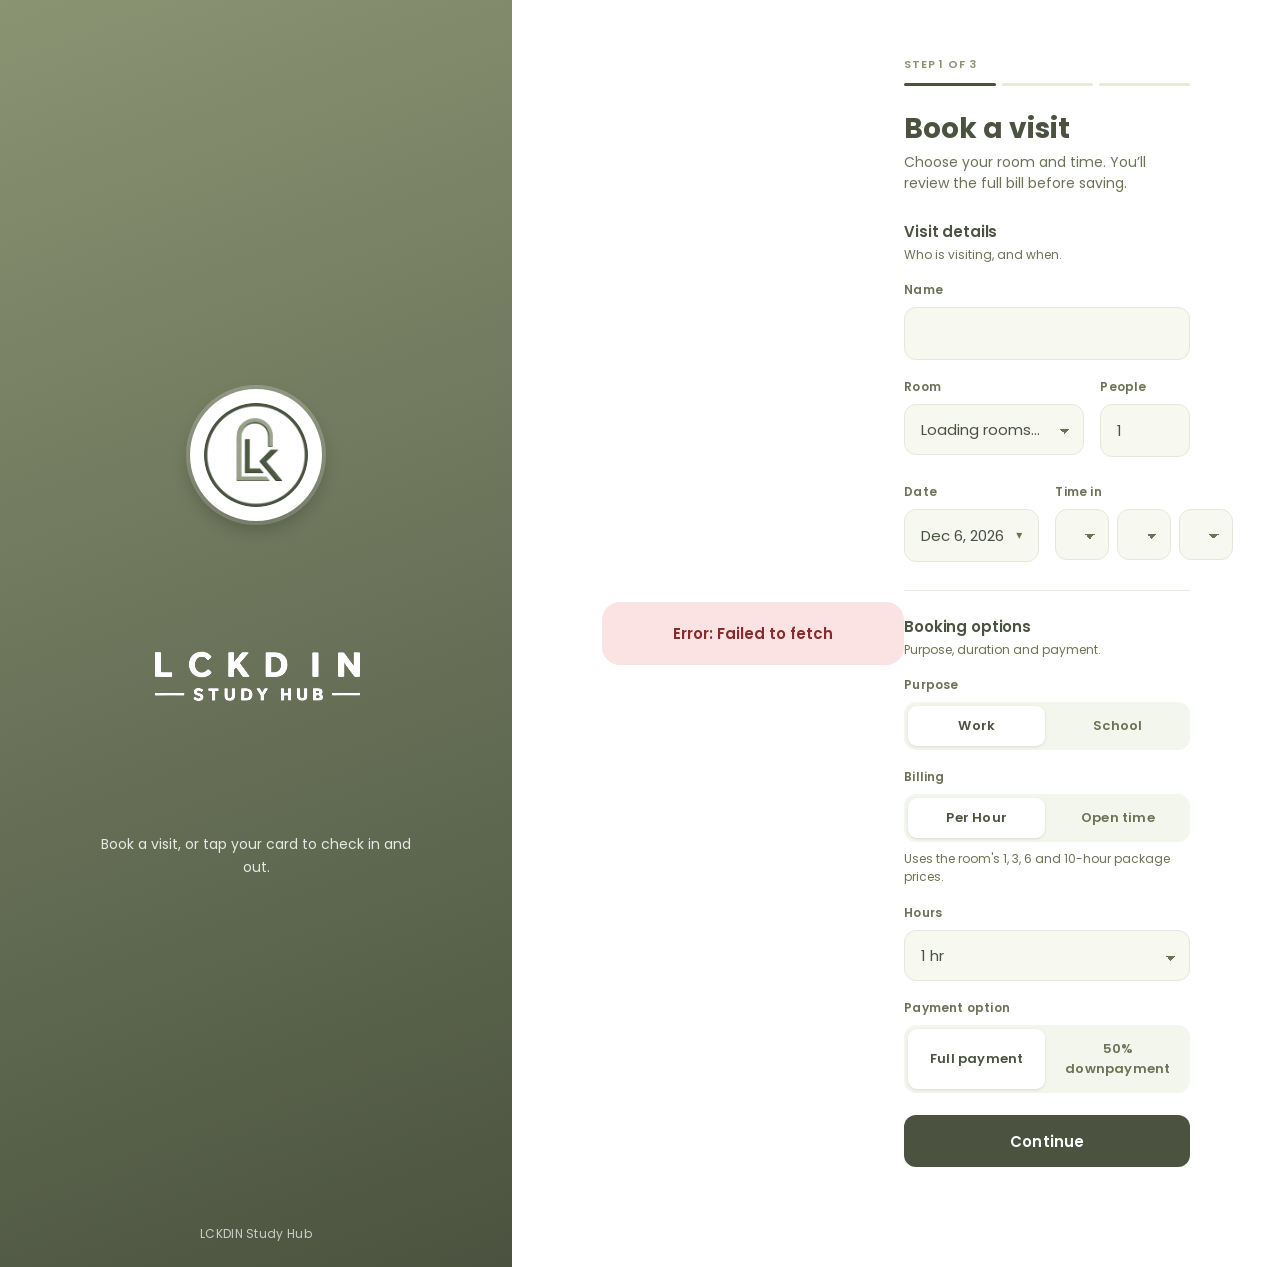
==== commit 7cd9151c: "Simplify and organize the booking form Group visit details and booking options into labeled sections" ====
--- a/HTML/index.html
+++ b/HTML/index.html
@@ -29,82 +29,103 @@
 
       <div id="step1">
         <div class="title">Book a visit</div>
-        <p class="subtitle">Fill in the details, then continue to the billing summary.</p>
-        <div class="fields">
-          <div class="f full">
-            <label for="bookName">Name</label>
-            <input id="bookName" autocomplete="name">
-          </div>
-          <div class="f">
-            <label for="bookDate">Date</label>
-            <div class="datebox">
-              <div class="datetxt" id="dateTxt">Pick a date</div>
-              <input type="date" id="bookDate" aria-label="Date">
-            </div>
-          </div>
-          <div class="f" id="hoursField">
-            <label for="bookHours">Hours</label>
-            <select id="bookHours"></select>
-          </div>
-          <div class="f full">
-            <label for="bookCategory">Room</label>
-            <select id="bookCategory"></select>
-          </div>
-          <div class="f">
-            <label for="bookPeople">People</label>
-            <input type="number" id="bookPeople" min="1" value="1" inputmode="numeric">
-            <p class="hint-left" id="peopleHint"></p>
-          </div>
-          <div class="f full" id="guestsField" hidden>
-            <label for="bookGuests">Guest names</label>
-            <textarea id="bookGuests" rows="3" placeholder="One name per line"></textarea>
-            <p class="hint-left" id="guestsHint">Each name is saved as "Room : name" in one cell.</p>
-          </div>
-          <div class="f full">
-            <label>Time in</label>
-            <div class="row3">
-              <select id="bookHour" aria-label="Hour"></select>
-              <select id="bookMin" aria-label="Minute"></select>
-              <select id="bookAmpm" aria-label="AM or PM">
-                <option>AM</option>
-                <option>PM</option>
-              </select>
-            </div>
-          </div>
-          <div class="f full">
-            <label>Purpose</label>
-            <div class="seg full">
-              <button type="button" data-purpose="Work" aria-pressed="true">Work</button>
-              <button type="button" data-purpose="School" aria-pressed="false">School</button>
-            </div>
-            <div id="schoolWrap" hidden>
-              <label for="bookSchool">School name</label>
-              <input id="bookSchool">
-            </div>
-          </div>
-          <div class="f full">
-            <label>Billing</label>
-            <div class="seg full" id="modeSeg">
-              <button type="button" data-mode="Hour" aria-pressed="true">Per Hour</button>
-              <button type="button" data-mode="Open" aria-pressed="false">Open time</button>
-            </div>
-            <p class="hint-left" id="modeHint">Per Hour uses the room's 1, 3, 6 and 10-hour packages.</p>
-          </div>
-          <div class="f full" id="planField">
-            <label>Payment option</label>
-            <div class="seg full">
-              <button type="button" data-plan="Full" aria-pressed="true">Full payment</button>
-              <button type="button" data-plan="Down" aria-pressed="false">50% downpayment</button>
-            </div>
-          </div>
-        </div>
+        <p class="subtitle">Choose your room and time. You’ll review the full bill before saving.</p>
+
+        <section class="form-section">
+          <div class="sect-head">
+            <h2>Visit details</h2>
+            <p>Who is visiting, and when.</p>
+          </div>
+          <div class="fields">
+            <div class="f full">
+              <label for="bookName">Name</label>
+              <input id="bookName" autocomplete="name">
+            </div>
+            <div class="frow frow-21">
+              <div class="f">
+                <label for="bookCategory">Room</label>
+                <select id="bookCategory"></select>
+              </div>
+              <div class="f">
+                <label for="bookPeople">People</label>
+                <input type="number" id="bookPeople" min="1" value="1" inputmode="numeric">
+                <p class="hint-left" id="peopleHint"></p>
+              </div>
+            </div>
+            <div class="frow frow-11">
+              <div class="f">
+                <label for="bookDate">Date</label>
+                <div class="datebox">
+                  <div class="datetxt" id="dateTxt">Pick a date</div>
+                  <input type="date" id="bookDate" aria-label="Date">
+                </div>
+              </div>
+              <div class="f">
+                <label>Time in</label>
+                <div class="row3">
+                  <select id="bookHour" aria-label="Hour"></select>
+                  <select id="bookMin" aria-label="Minute"></select>
+                  <select id="bookAmpm" aria-label="AM or PM">
+                    <option>AM</option>
+                    <option>PM</option>
+                  </select>
+                </div>
+              </div>
+            </div>
+            <div class="f full" id="guestsField" hidden>
+              <label for="bookGuests">Guest names</label>
+              <textarea id="bookGuests" rows="2" placeholder="One name per line"></textarea>
+              <p class="hint-left" id="guestsHint">One name per line. Saved as "Room : name".</p>
+            </div>
+          </div>
+        </section>
+
+        <section class="form-section">
+          <div class="sect-head">
+            <h2>Booking options</h2>
+            <p>Purpose, duration and payment.</p>
+          </div>
+          <div class="fields">
+            <div class="f full">
+              <label>Purpose</label>
+              <div class="seg full">
+                <button type="button" data-purpose="Work" aria-pressed="true">Work</button>
+                <button type="button" data-purpose="School" aria-pressed="false">School</button>
+              </div>
+              <div id="schoolWrap" hidden>
+                <label for="bookSchool">School name</label>
+                <input id="bookSchool">
+              </div>
+            </div>
+            <div class="f full">
+              <label>Billing</label>
+              <div class="seg full" id="modeSeg">
+                <button type="button" data-mode="Hour" aria-pressed="true">Per Hour</button>
+                <button type="button" data-mode="Open" aria-pressed="false">Open time</button>
+              </div>
+              <p class="hint-left" id="modeHint">Per Hour uses the room's 1, 3, 6 and 10-hour packages.</p>
+            </div>
+            <div class="f full" id="hoursField">
+              <label for="bookHours">Hours</label>
+              <select id="bookHours"></select>
+            </div>
+            <div class="f full" id="planField">
+              <label>Payment option</label>
+              <div class="seg full">
+                <button type="button" data-plan="Full" aria-pressed="true">Full payment</button>
+                <button type="button" data-plan="Down" aria-pressed="false">50% downpayment</button>
+              </div>
+            </div>
+          </div>
+        </section>
+
         <button type="button" id="next1" class="dark">Continue</button>
         <p id="msg1" class="msg err" role="alert"></p>
       </div>
 
       <div id="step2" hidden>
         <div class="title">Billing summary</div>
-        <p class="subtitle">Check the details before continuing.</p>
+        <p class="subtitle">Review the visit and the amount before continuing.</p>
         <table id="summary"></table>
         <button type="button" id="next2" class="dark">Continue</button>
         <button type="button" id="back2" class="ghost">Back</button>
@@ -387,13 +408,13 @@
           <h2 class="sr-only" id="avgTitle">Averages</h2>
           <div class="panel">
             <h3 class="ptitle">Average sales</h3>
-            <div class="avg3" id="avgSales"></div>
+            <div class="avg-list" id="avgSales"></div>
           </div>
           <div class="panel">
             <h3 class="ptitle">Average visitors</h3>
-            <div class="avg3" id="avgVisitors"></div>
-          </div>
-          <p class="hint-left" style="grid-column: 1 / -1;">Averages count only the days, weeks or months that had at least one closed visit.</p>
+            <div class="avg-list" id="avgVisitors"></div>
+          </div>
+          <p class="hint-left avg-note">Averages include only days, weeks or months with at least one closed visit.</p>
         </section>
 
         <section id="cards" class="panel" data-views="cards" aria-labelledby="cardTitle">
--- a/HTML/style.css
+++ b/HTML/style.css
@@ -179,6 +179,7 @@
   min-width: 0;
 }
 body:not(.admin) .app .body > * { width: 100%; max-width: 460px; margin: 0 auto; }
+#booking { max-width: 580px; }
 body:not(.admin) .app .title { font-size: 28px; line-height: 1.2; margin: 0 0 6px; }
 body:not(.admin) .app .subtitle { font-size: 14px; margin: 0 0 26px; }
 body:not(.admin) .app .crumb {
@@ -187,9 +188,26 @@
 .stepbar { display: flex; gap: 6px; margin: 0 0 26px; }
 .stepbar i { flex: 1; height: 3px; border-radius: 3px; background: #E6EBDA; }
 .stepbar i.on { background: var(--olive); }
+.form-section + .form-section {
+  margin-top: 28px;
+  padding-top: 24px;
+  border-top: 1px solid #E8EDDE;
+}
+.sect-head { margin: 0 0 2px; }
+.sect-head h2 {
+  margin: 0;
+  font-size: 15px;
+  font-weight: 600;
+  letter-spacing: -0.01em;
+  color: var(--olive);
+}
+.sect-head p { margin: 3px 0 0; font-size: 12px; line-height: 1.45; color: var(--olive-2); }
 .fields { display: grid; grid-template-columns: 1fr 1fr; column-gap: 16px; row-gap: 2px; }
 .f { min-width: 0; }
 .f.full { grid-column: 1 / -1; }
+.frow { grid-column: 1 / -1; display: grid; gap: 16px; align-items: start; }
+.frow-21 { grid-template-columns: minmax(0, 2fr) minmax(0, 1fr); }
+.frow-11 { grid-template-columns: 1fr 1fr; }
 .row3 { display: grid; grid-template-columns: 1fr 1fr 1fr; gap: 8px; }
 body:not(.admin) .app label {
   margin-top: 16px; font-size: 12px; font-weight: 600; letter-spacing: 0.2px; color: var(--olive-2);
@@ -276,6 +294,17 @@
 #summary td { padding: 12px 2px; border-bottom: 1px solid #ECEFE3; vertical-align: top; }
 #summary td:last-child { text-align: right; font-weight: 600; }
 #summary tr.total td { font-weight: 700; color: var(--olive); border-bottom: 0; font-size: 15px; }
+#summary tr.group td {
+  padding: 18px 2px 6px;
+  border-bottom: 1px solid #E3E9D6;
+  font-size: 11px;
+  font-weight: 700;
+  letter-spacing: 0.8px;
+  text-transform: uppercase;
+  color: var(--olive-3);
+  text-align: left;
+}
+#summary tr.group:first-child td { padding-top: 4px; }
 .value-big { font-size: 28px; font-weight: 700; margin-top: 4px; color: var(--olive); }
 .qr {
   display: block;
@@ -309,8 +338,10 @@
 }
 @media (max-width: 480px) {
   .fields { grid-template-columns: 1fr; }
+  .frow-21, .frow-11 { grid-template-columns: 1fr; }
   .row3 { grid-template-columns: 1fr 1fr; }
   .row3 > :last-child { grid-column: 1 / -1; }
+  .form-section + .form-section { margin-top: 24px; padding-top: 20px; }
 }
 
 /* ---------- Admin sign in ---------- */
@@ -462,7 +493,8 @@
 .pdesc { font-size: 12px; color: var(--muted); margin: 0 0 12px; line-height: 1.5; }
 .pdesc.foot { margin: 12px 0 0; }
 .prow { display: flex; justify-content: space-between; align-items: flex-start; gap: 12px; flex-wrap: wrap; margin-bottom: 8px; }
-.grid2 { display: grid; grid-template-columns: repeat(auto-fit, minmax(300px, 1fr)); gap: 20px; }
+.grid2 { display: grid; grid-template-columns: repeat(auto-fit, minmax(min(100%, 300px), 1fr)); gap: 20px; }
+.avg-note { grid-column: 1 / -1; }
 
 /* ---------- Pages ---------- */
 .vdesc { font-size: 13px; color: var(--muted); margin: 4px 0 0; max-width: 60ch; line-height: 1.5; }
@@ -646,10 +678,17 @@
 .key.c { background: var(--bar); }
 .pm-total { font-size: 26px; font-weight: 600; margin: 0 0 8px; }
 
-.avg3 { display: grid; grid-template-columns: repeat(3, 1fr); gap: 10px; margin-top: 10px; }
-.avgtile { background: var(--bg); border-radius: 10px; padding: 14px 12px; text-align: center; }
-.avgtile .label { font-size: 12px; color: var(--muted); font-weight: 500; }
-.avgtile .value { font-size: 17px; font-weight: 600; margin-top: 4px; white-space: nowrap; }
+.avg-list { margin-top: 6px; }
+.avg-row {
+  display: flex; align-items: baseline; justify-content: space-between; gap: 16px;
+  padding: 10px 0; border-top: 1px solid var(--border);
+}
+.avg-row:first-child { border-top: 0; padding-top: 2px; }
+.avg-row .label { font-size: 13px; color: var(--muted); font-weight: 500; }
+.avg-row .value {
+  font-size: 16px; font-weight: 600; color: var(--text); text-align: right;
+  font-variant-numeric: tabular-nums; overflow-wrap: anywhere;
+}
 
 .hideable { margin-top: 12px; }
 .hideable summary {
@@ -765,9 +804,8 @@
   .kpi-note { display: block; order: 1; margin: -8px 2px 0; font-size: 12px; color: var(--muted); }
 
   .legend { gap: 12px; }
-  .avg3 { gap: 8px; }
-  .avgtile { padding: 12px 6px; }
-  .avgtile .value { font-size: 15px; }
+  .avg-row { padding: 9px 0; }
+  .avg-row .value { font-size: 15px; }
   .cardform { grid-template-columns: 1fr; }
   .cardform button { width: 100%; min-height: 44px; }
   .recent-sum { font-size: 12px; }
@@ -779,7 +817,7 @@
 .dtable tr.staff-row td, .shell input, .shell select {
   transition: background-color 0.15s ease, color 0.15s ease, border-color 0.15s ease, box-shadow 0.15s ease, transform 0.1s ease;
 }
-.kcard, .stat, .day, .avgtile {
+.kcard, .stat, .day {
   transition: transform 0.18s ease, box-shadow 0.18s ease, border-color 0.18s ease;
 }
 .kcard:hover, .stat:hover, .day:hover {
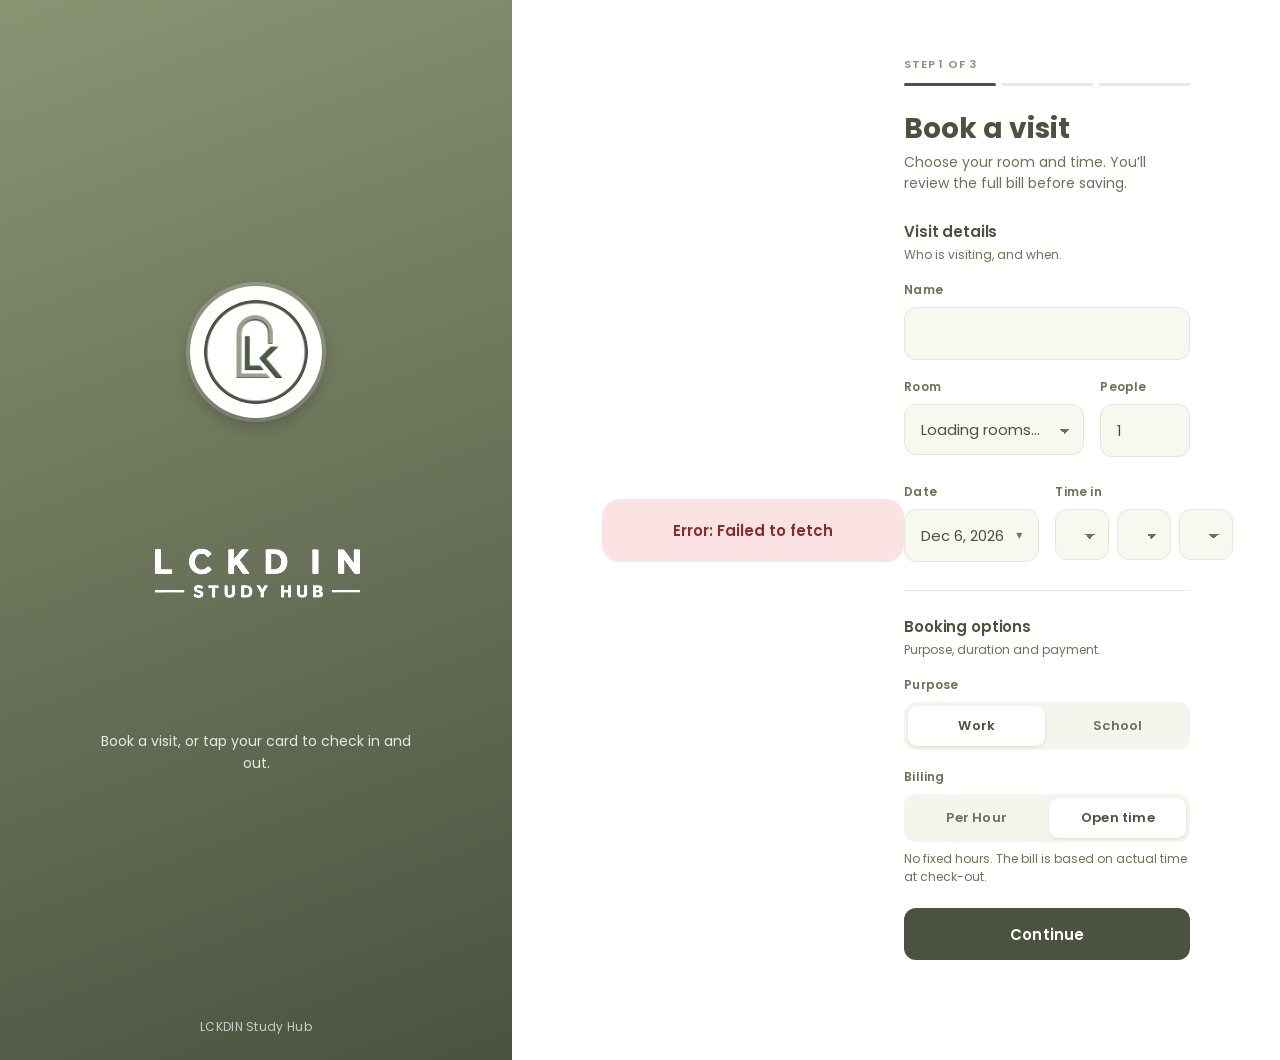
==== commit 72663432: "Default new bookings to Open time Open time is now preselected, with the hours and payment option fi" ====
--- a/HTML/index.html
+++ b/HTML/index.html
@@ -100,16 +100,16 @@
             <div class="f full">
               <label>Billing</label>
               <div class="seg full" id="modeSeg">
-                <button type="button" data-mode="Hour" aria-pressed="true">Per Hour</button>
-                <button type="button" data-mode="Open" aria-pressed="false">Open time</button>
-              </div>
-              <p class="hint-left" id="modeHint">Per Hour uses the room's 1, 3, 6 and 10-hour packages.</p>
-            </div>
-            <div class="f full" id="hoursField">
+                <button type="button" data-mode="Hour" aria-pressed="false">Per Hour</button>
+                <button type="button" data-mode="Open" aria-pressed="true">Open time</button>
+              </div>
+              <p class="hint-left" id="modeHint">No fixed hours. The bill is based on actual time at check-out.</p>
+            </div>
+            <div class="f full" id="hoursField" hidden>
               <label for="bookHours">Hours</label>
               <select id="bookHours"></select>
             </div>
-            <div class="f full" id="planField">
+            <div class="f full" id="planField" hidden>
               <label>Payment option</label>
               <div class="seg full">
                 <button type="button" data-plan="Full" aria-pressed="true">Full payment</button>
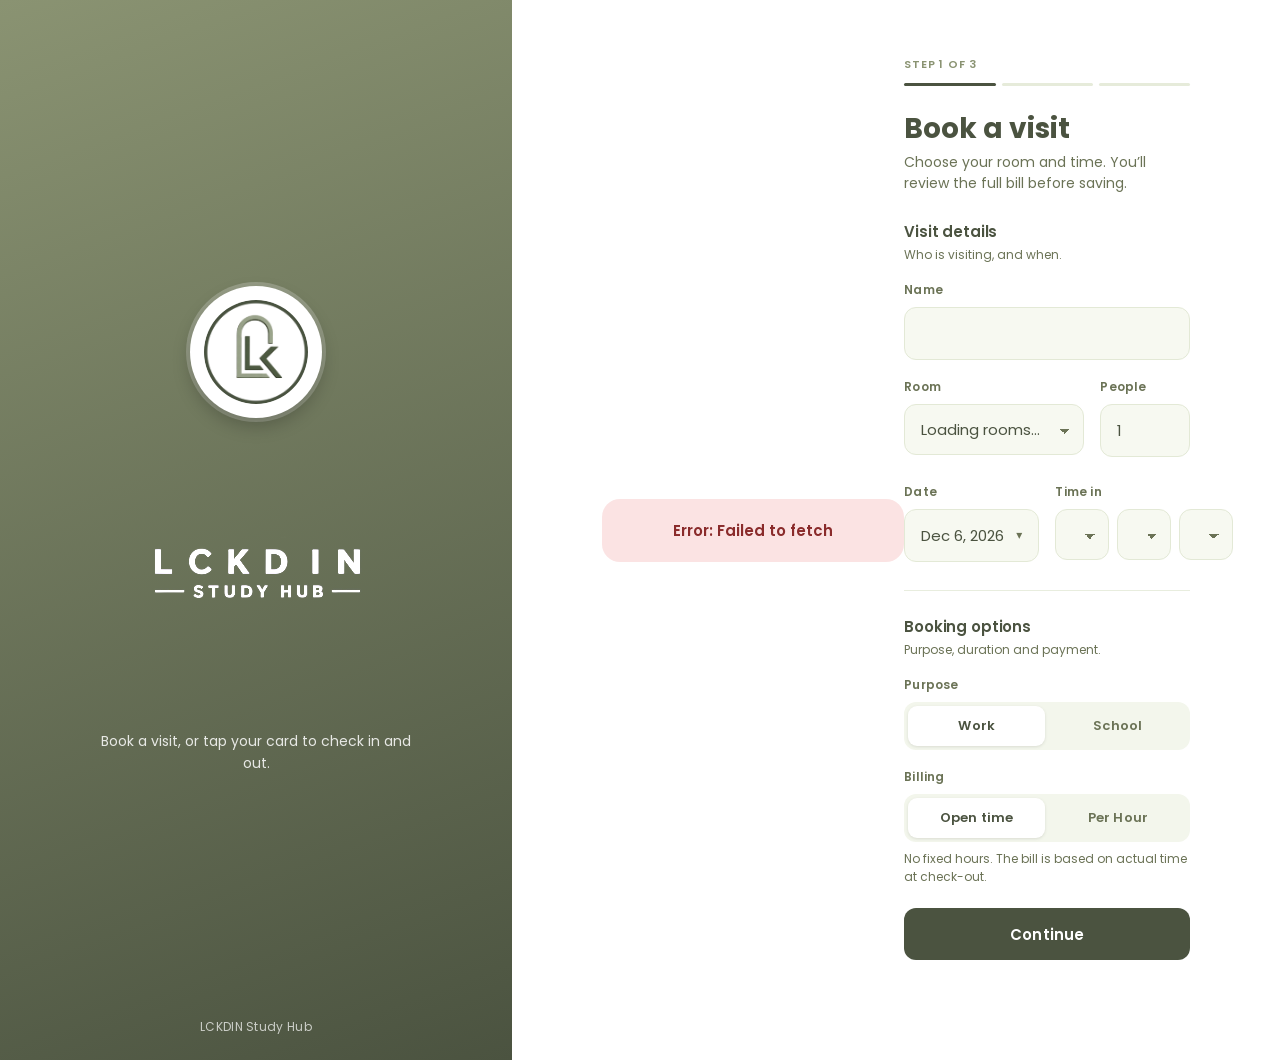
==== commit 46a85881: "Put Open time before Per Hour in the billing toggle" ====
--- a/HTML/index.html
+++ b/HTML/index.html
@@ -100,8 +100,8 @@
             <div class="f full">
               <label>Billing</label>
               <div class="seg full" id="modeSeg">
+                <button type="button" data-mode="Open" aria-pressed="true">Open time</button>
                 <button type="button" data-mode="Hour" aria-pressed="false">Per Hour</button>
-                <button type="button" data-mode="Open" aria-pressed="true">Open time</button>
               </div>
               <p class="hint-left" id="modeHint">No fixed hours. The bill is based on actual time at check-out.</p>
             </div>
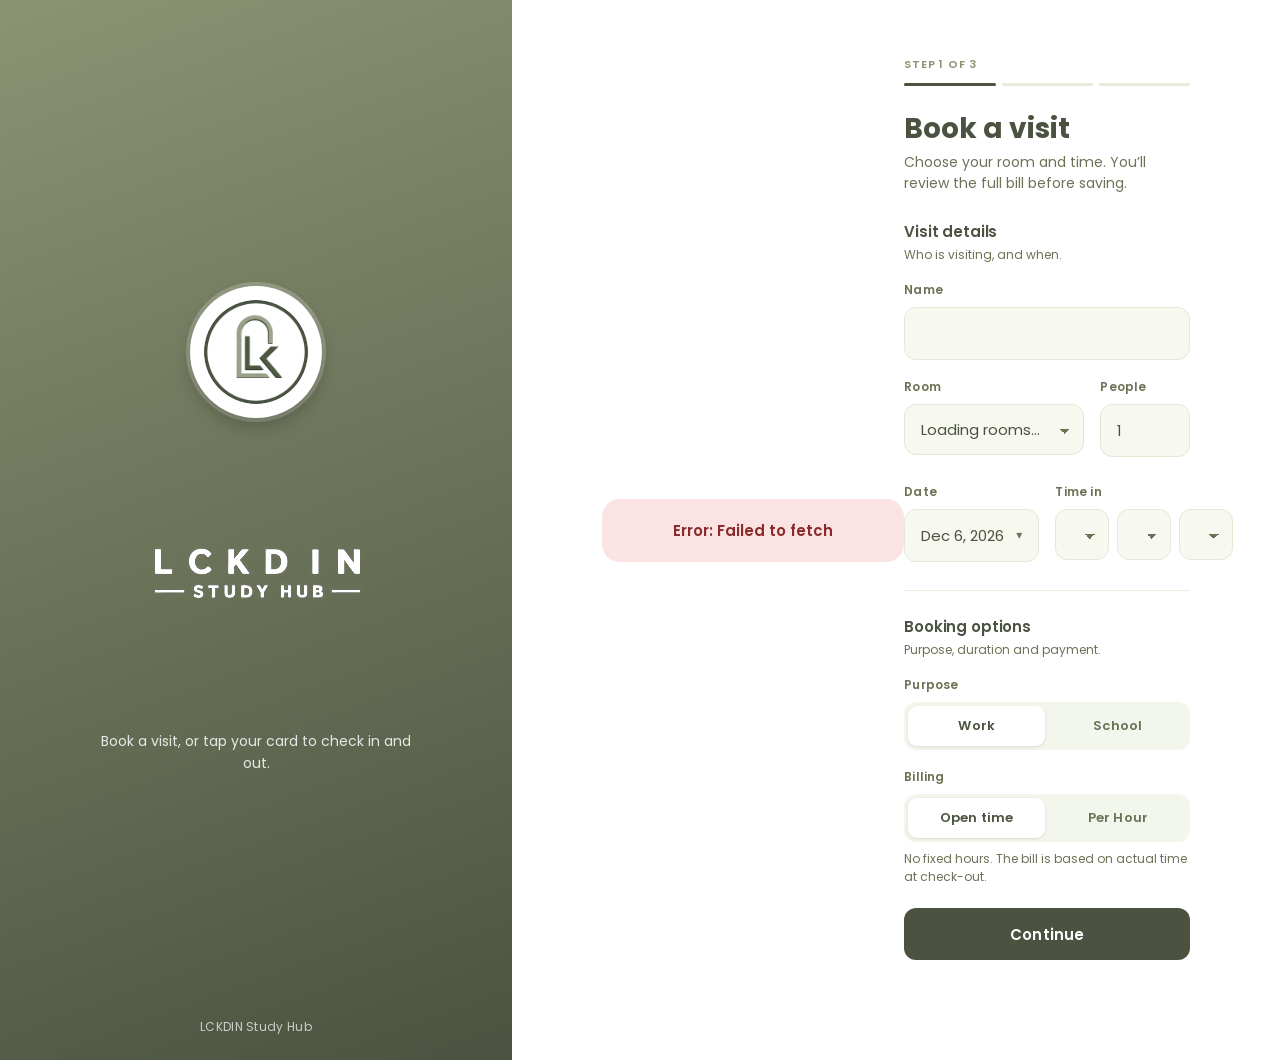
==== commit c00300d4: "Cut page weight and harden long-running sessions Stop shipping the 8 MB QR and 1.6 MB logo on every " ====
--- a/HTML/index.html
+++ b/HTML/index.html
@@ -5,15 +5,16 @@
 <meta name="viewport" content="width=device-width, initial-scale=1, viewport-fit=cover">
 <title>LCKDIN Bookings</title>
 <link rel="preconnect" href="https://fonts.googleapis.com">
+<link rel="preconnect" href="https://fonts.gstatic.com" crossorigin>
 <link href="https://fonts.googleapis.com/css2?family=Inter:wght@400;500;600&family=Poppins:wght@400;500;600;700&display=swap" rel="stylesheet">
-<link rel="stylesheet" href="style.css">
+<link rel="stylesheet" href="style.css?v=20261114">
 </head>
 <body>
 
 <div class="app">
   <aside class="hero">
-    <div class="badge"><img src="logo-mark.png.jpg" alt="LCKDIN logo"></div>
-    <img class="wordmark" src="logo-wordmark.png.jpg" alt="LCKDIN Study Hub">
+    <div class="badge"><img src="logo-mark-256.webp?v=1" alt="LCKDIN logo" width="104" height="104"></div>
+    <img class="wordmark" src="logo-wordmark-512.jpg?v=1" alt="LCKDIN Study Hub" width="260" height="260">
     <p class="hero-tag">Book a visit, or tap your card to check in and out.</p>
     <div class="hero-foot">LCKDIN Study Hub</div>
   </aside>
@@ -140,7 +141,7 @@
         </div>
         <p class="hint" id="balNote" hidden></p>
         <div id="qrBox">
-          <img class="qr" src="gcash-qr.png.jpg" alt="GCash QR code">
+          <img class="qr" src="gcash-qr-480.png?v=1" alt="GCash QR code" width="240" height="240" loading="lazy" decoding="async">
         </div>
         <div class="status reminder" id="payNote">
           Reminder: please pay the amount due before you leave. Staff will mark the booking as paid.
@@ -173,8 +174,8 @@
     <div class="si-foot">&copy; LCKDIN Study Hub. Staff access only.</div>
   </div>
   <div class="si-right">
-    <div class="badge"><img src="logo-mark.png.jpg" alt="LCKDIN logo"></div>
-    <img class="wordmark" src="logo-wordmark.png.jpg" alt="LCKDIN Study Hub">
+    <div class="badge"><img src="logo-mark-256.webp?v=1" alt="LCKDIN logo" width="104" height="104"></div>
+    <img class="wordmark" src="logo-wordmark-512.jpg?v=1" alt="LCKDIN Study Hub" width="260" height="260">
     <p class="si-pill">Visits, sales, staff and passes in one place.</p>
   </div>
 </div>
@@ -182,7 +183,7 @@
 <!-- Admin dashboard -->
 <div id="dash" class="shell" hidden>
   <aside class="side">
-    <img class="side-logo" src="logo-wordmark.png.jpg" alt="LCKDIN Study Hub">
+    <img class="side-logo" src="logo-wordmark-512.jpg?v=1" alt="LCKDIN Study Hub" width="200" height="200">
     <hr>
     <nav aria-label="Dashboard sections">
       <a href="#/overview" data-view="overview" class="on"><svg class="ic" viewBox="0 0 24 24" aria-hidden="true"><rect width="7" height="9" x="3" y="3" rx="1"/><rect width="7" height="5" x="14" y="3" rx="1"/><rect width="7" height="9" x="14" y="12" rx="1"/><rect width="7" height="5" x="3" y="16" rx="1"/></svg>Dashboard</a>
@@ -498,6 +499,6 @@
 
 <footer>LCKDIN Study Hub</footer>
 
-<script src="app.js"></script>
+<script src="app.js?v=20261114"></script>
 </body>
 </html>
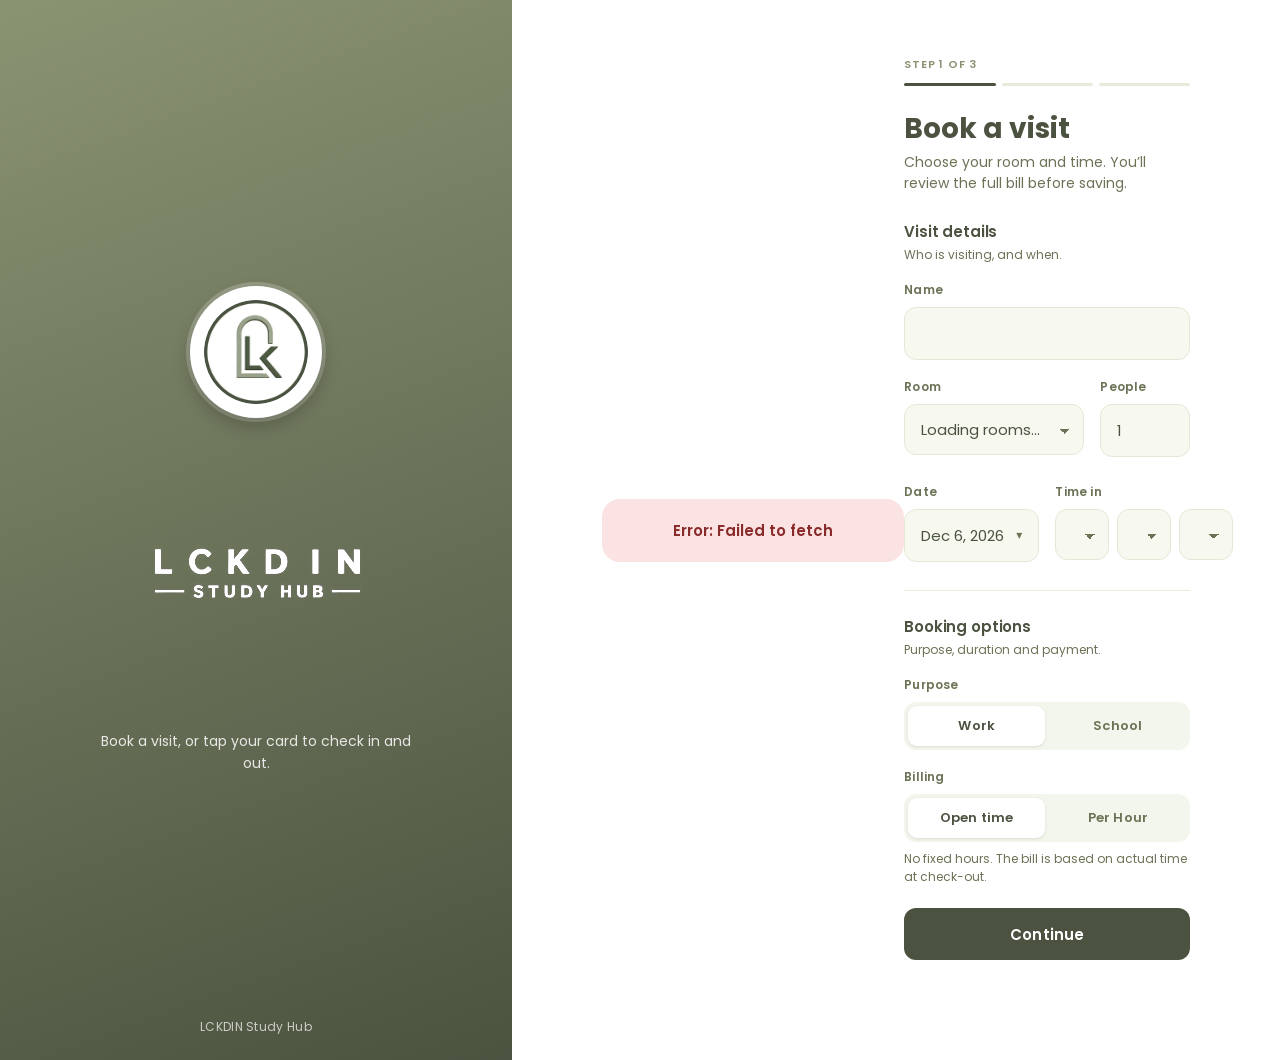
==== commit 8dcd5b97: "Add security headers, versioned backend source, and a runbook The front end now sends a CSP and fram" ====
--- a/HTML/index.html
+++ b/HTML/index.html
@@ -4,6 +4,7 @@
 <meta charset="UTF-8">
 <meta name="viewport" content="width=device-width, initial-scale=1, viewport-fit=cover">
 <title>LCKDIN Bookings</title>
+<link rel="icon" href="logo-mark-256.webp?v=1" type="image/webp">
 <link rel="preconnect" href="https://fonts.googleapis.com">
 <link rel="preconnect" href="https://fonts.gstatic.com" crossorigin>
 <link href="https://fonts.googleapis.com/css2?family=Inter:wght@400;500;600&family=Poppins:wght@400;500;600;700&display=swap" rel="stylesheet">
@@ -499,6 +500,6 @@
 
 <footer>LCKDIN Study Hub</footer>
 
-<script src="app.js?v=20261114"></script>
+<script src="app.js?v=20261114c"></script>
 </body>
 </html>
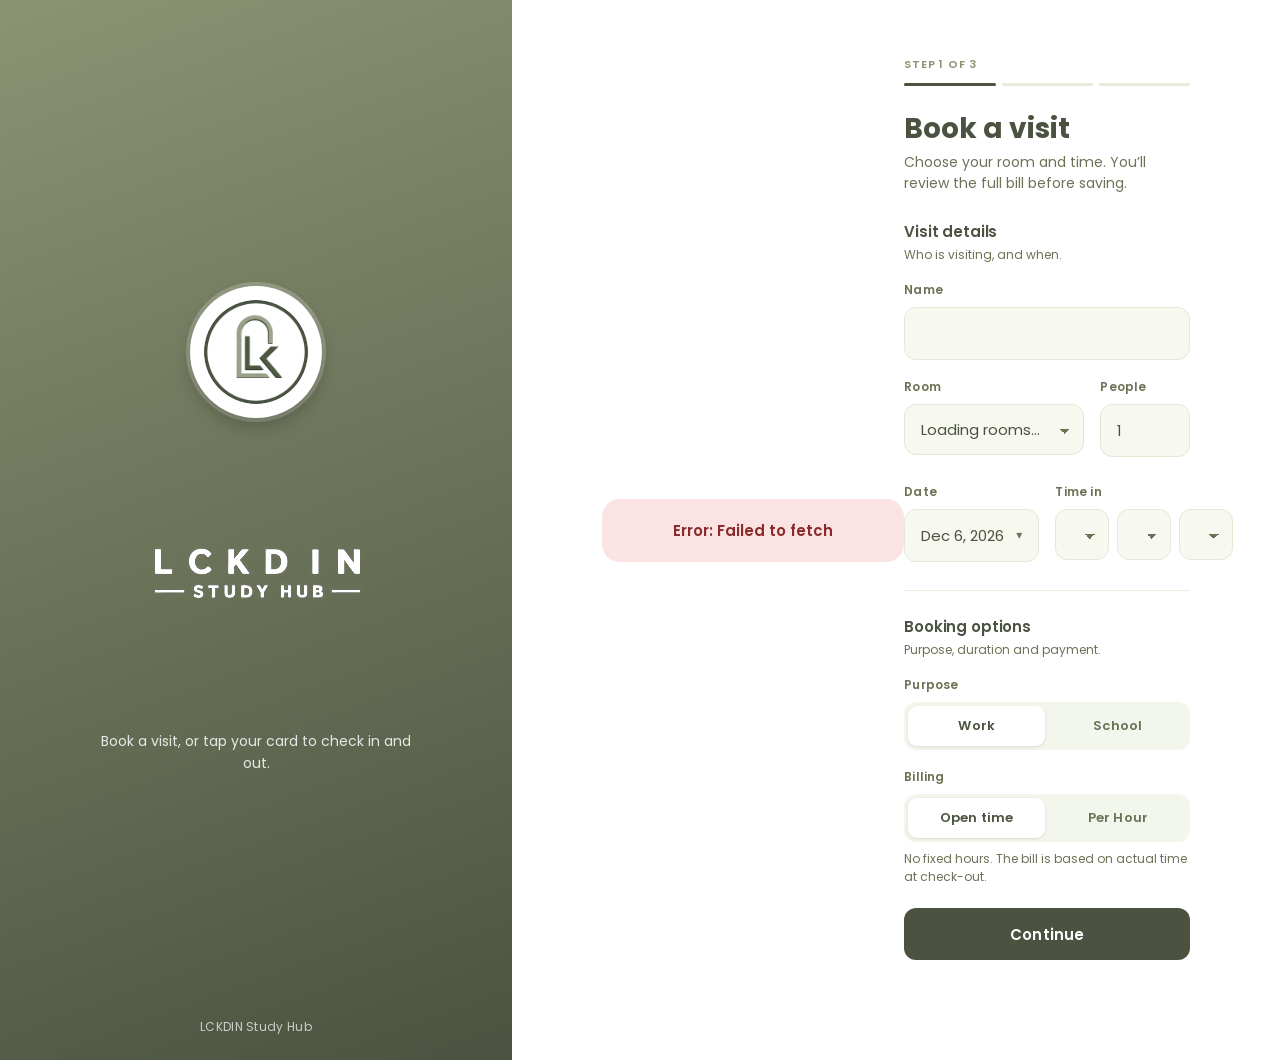
==== commit a9cfaebd: "Walk-in tap in: Open time by default, Set duration as the option - The walk-in form asks "How long a" ====
--- a/HTML/index.html
+++ b/HTML/index.html
@@ -500,6 +500,6 @@
 
 <footer>LCKDIN Study Hub</footer>
 
-<script src="app.js?v=20261114c"></script>
+<script src="app.js?v=20261127a"></script>
 </body>
 </html>
